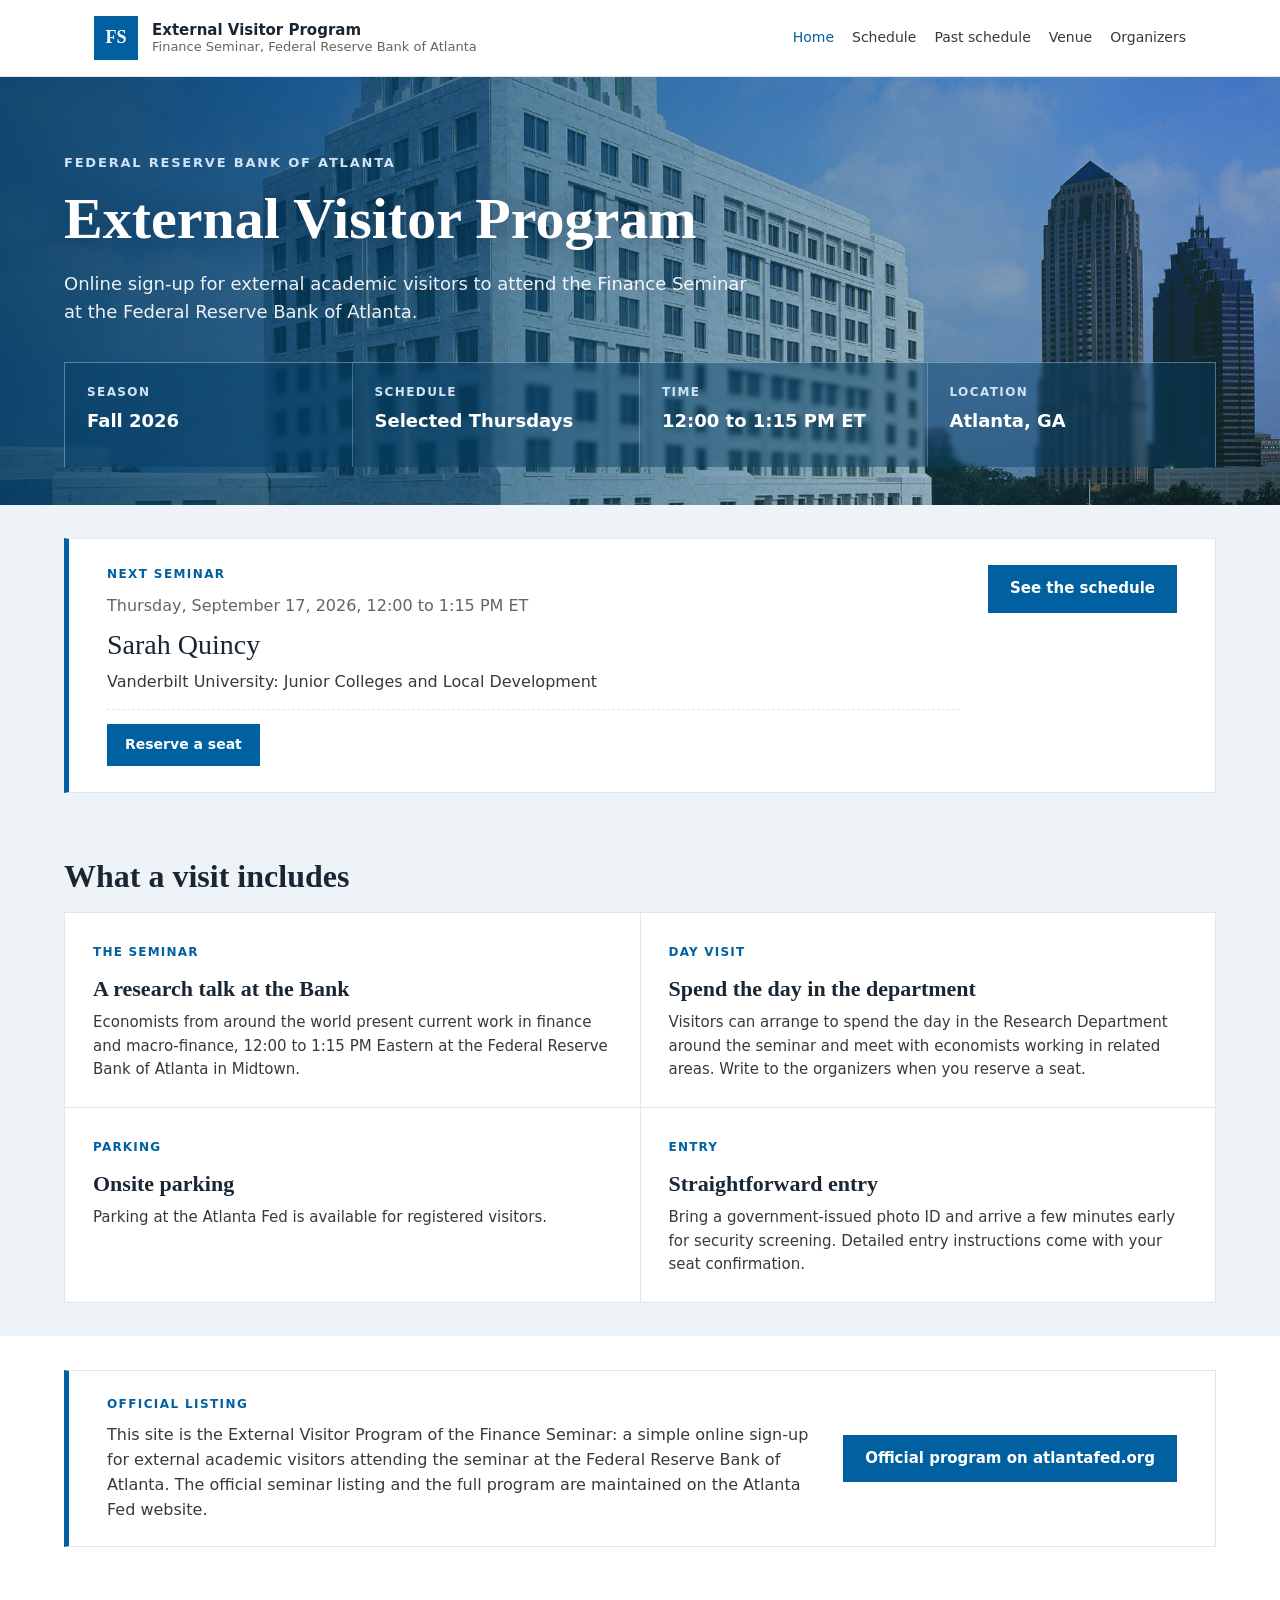
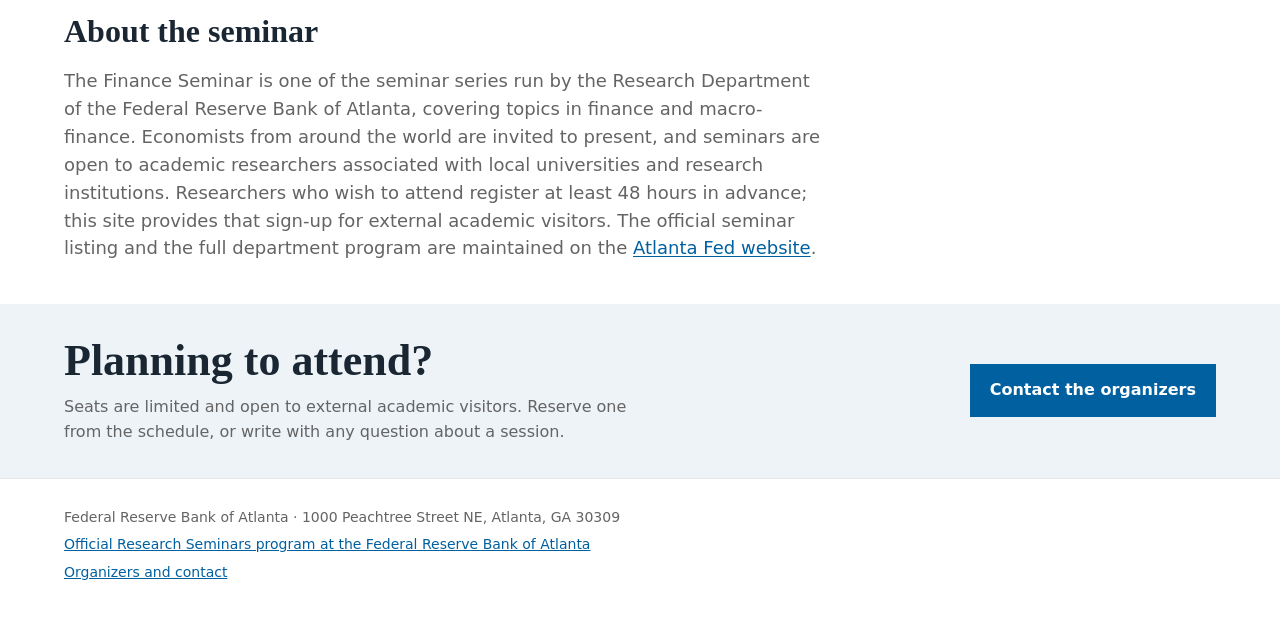
==== index.html @ dcdc30a5 "State the sign-up deadline as 48 hours, matching what the backend enforces Co-Authored-By: Claude Fa" ====
<!DOCTYPE html>
<html lang="en">
<head>
  <meta charset="UTF-8">
  <meta name="viewport" content="width=device-width, initial-scale=1.0">
  <title>External Visitor Program | Finance Seminar, Federal Reserve Bank of Atlanta</title>
  <meta name="description" content="External Visitor Program of the Finance Seminar at the Federal Reserve Bank of Atlanta: online seat reservation for external academic visitors. The official program is on the Atlanta Fed website.">
  <link rel="canonical" href="https://atlanta-finance-seminar.com/">
  <link rel="icon" href="img/favicon.svg">
  <link rel="stylesheet" href="css/style.css">
  <meta property="og:type" content="website">
  <meta property="og:site_name" content="Finance Seminar">
  <meta property="og:title" content="External Visitor Program | Finance Seminar, Federal Reserve Bank of Atlanta">
  <meta property="og:description" content="External Visitor Program of the Finance Seminar at the Federal Reserve Bank of Atlanta: online seat reservation for external academic visitors. The official program is on the Atlanta Fed website.">
  <meta property="og:url" content="https://atlanta-finance-seminar.com/">
  <meta property="og:image" content="https://atlanta-finance-seminar.com/img/og-card.png">
  <meta property="og:image:width" content="1200">
  <meta property="og:image:height" content="630">
  <meta name="twitter:card" content="summary_large_image">
  <meta name="twitter:image" content="https://atlanta-finance-seminar.com/img/og-card.png">
  <script type="application/ld+json">
{"@context":"https://schema.org","@graph":[{"@type":"WebSite","@id":"https://atlanta-finance-seminar.com/#website","url":"https://atlanta-finance-seminar.com/","name":"Finance Seminar External Visitor Program","inLanguage":"en"},{"@type":"EventSeries","@id":"https://atlanta-finance-seminar.com/#series","name":"Finance Seminar","url":"https://atlanta-finance-seminar.com/","organizer":{"@id":"https://atlanta-finance-seminar.com/#organizer"},"location":{"@type":"Place","name":"Federal Reserve Bank of Atlanta","address":{"@type":"PostalAddress","streetAddress":"1000 Peachtree Street NE","addressLocality":"Atlanta","addressRegion":"GA","postalCode":"30309","addressCountry":"US"}}},{"@type":"Person","@id":"https://atlanta-finance-seminar.com/#organizer","name":"Adrien Matray","jobTitle":"Research Economist and Associate Policy Advisor","worksFor":{"@type":"Organization","name":"Federal Reserve Bank of Atlanta","url":"https://www.atlantafed.org/"},"url":"https://sites.google.com/view/adrienmatray/home","sameAs":["https://sites.google.com/view/adrienmatray/home","https://www.atlantafed.org/research/economists/matray-adrien","https://www.linkedin.com/in/adrien-matray-879a7b4/","https://scholar.google.com/citations?user=rBuS2L4AAAAJ","https://cepr.org/about/people/adrien-matray","https://www.nber.org/people/adrien_matray"]}]}
  </script>
  <script>window.SEMINAR_API="https://script.google.com/macros/s/AKfycbwTzj4Plj9s0oKsKv9V8wgAxw84MdgFVLCkh0A4tVR70f9vAIKwb1Bcb6DL9cf0a3ZB/exec";window.SEMINAR_RESERVE_URL="https://script.google.com/macros/s/AKfycbwTzj4Plj9s0oKsKv9V8wgAxw84MdgFVLCkh0A4tVR70f9vAIKwb1Bcb6DL9cf0a3ZB/exec";</script>
</head>
<body>
<header class="site-header"><div class="header-inner"><a class="brand" href="index.html"><span class="brand-mark">FS</span><span class="brand-text"><strong>External Visitor Program</strong>Finance Seminar, Federal Reserve Bank of Atlanta</span></a><nav aria-label="Main navigation"><a href="index.html" class="active">Home</a><a href="schedule.html">Schedule</a><a href="past.html">Past schedule</a><a href="venue.html">Venue</a><a href="organizers.html">Organizers</a></nav></div></header>
<main>
<section class="hero"><div class="hero-inner"><p class="eyebrow">Federal Reserve Bank of Atlanta</p><h1>External Visitor Program</h1><p class="hero-copy">Online sign-up for external academic visitors to attend the Finance Seminar at the Federal Reserve Bank of Atlanta.</p><div class="hero-meta"><div class="meta-item"><span>Season</span><strong>Fall 2026</strong></div><div class="meta-item"><span>Schedule</span><strong>Selected Thursdays</strong></div><div class="meta-item"><span>Time</span><strong>12:00 to 1:15 PM ET</strong></div><div class="meta-item"><span>Location</span><strong>Atlanta, GA</strong></div></div></div></section><section class="section band-tint"><div class="section-inner"><div class="next-up next-up-signup"><div><p class="label">Next seminar</p><p class="next-date">Thursday, September 17, 2026, 12:00 to 1:15 PM ET</p><p class="next-speaker">Sarah Quincy</p><p class="next-paper">Vanderbilt University: Junior Colleges and Local Development</p><div class="signup" data-seminar-date="2026-09-17" data-speaker="Sarah Quincy"><a class="btn reserve-btn" href="https://script.google.com/macros/s/AKfycbwTzj4Plj9s0oKsKv9V8wgAxw84MdgFVLCkh0A4tVR70f9vAIKwb1Bcb6DL9cf0a3ZB/exec" target="_blank" rel="noopener">Reserve a seat</a></div></div><a class="btn" href="schedule.html">See the schedule</a></div></div></section><section class="section band-soft"><div class="section-inner"><h2>What a visit includes</h2><div class="visit-grid"><div class="visit-card"><span>The seminar</span><strong>A research talk at the Bank</strong><p>Economists from around the world present current work in finance and macro-finance, 12:00 to 1:15 PM Eastern at the Federal Reserve Bank of Atlanta in Midtown.</p></div><div class="visit-card"><span>Day visit</span><strong>Spend the day in the department</strong><p>Visitors can arrange to spend the day in the Research Department around the seminar and meet with economists working in related areas. Write to the organizers when you reserve a seat.</p></div><div class="visit-card"><span>Parking</span><strong>Onsite parking</strong><p>Parking at the Atlanta Fed is available for registered visitors.</p></div><div class="visit-card"><span>Entry</span><strong>Straightforward entry</strong><p>Bring a government-issued photo ID and arrive a few minutes early for security screening. Detailed entry instructions come with your seat confirmation.</p></div></div></div></section><section class="section"><div class="section-inner"><div class="official-note"><div><p class="label">Official listing</p><p>This site is the External Visitor Program of the Finance Seminar: a simple online sign-up for external academic visitors attending the seminar at the Federal Reserve Bank of Atlanta. The official seminar listing and the full program are maintained on the Atlanta Fed website.</p></div><a class="btn" href="https://www.atlantafed.org/news-and-events/events/research-seminars" target="_blank" rel="noopener">Official program on atlantafed.org</a></div></div></section><section class="section"><div class="section-inner"><h2>About the seminar</h2><p class="lead">The Finance Seminar is one of the seminar series run by the Research Department of the Federal Reserve Bank of Atlanta, covering topics in finance and macro-finance. Economists from around the world are invited to present, and seminars are open to academic researchers associated with local universities and research institutions. Researchers who wish to attend register at least 48 hours in advance; this site provides that sign-up for external academic visitors. The official seminar listing and the full department program are maintained on the <a href="https://www.atlantafed.org/news-and-events/events/research-seminars" target="_blank" rel="noopener">Atlanta Fed website</a>.</p></div></section><section class="section contact-band"><div class="section-inner"><div><h2>Planning to attend?</h2><p>Seats are limited and open to external academic visitors. Reserve one from the schedule, or write with any question about a session.</p></div><a class="contact-link" href="organizers.html">Contact the organizers</a></div></section>
</main>
<footer class="site-footer"><div class="footer-inner"><p>Federal Reserve Bank of Atlanta &middot; 1000 Peachtree Street NE, Atlanta, GA 30309</p><p><a href="https://www.atlantafed.org/news-and-events/events/research-seminars" target="_blank" rel="noopener">Official Research Seminars program at the Federal Reserve Bank of Atlanta</a></p><p><a href="organizers.html">Organizers and contact</a></p></div></footer>
<script src="js/signup.js"></script>
</body>
</html>
---- css/style.css ----
/* Finance Seminar - Atlanta Fed palette (atlantafed.org primary #0060a0),
   light theme, IP-style layout. */

:root {
  --ink: #1a2733;
  --body: #343a40;
  --muted: #646464;
  --blue: #0060a0;
  --blue-dark: #004878;
  --blue-tint: #eef3f8;
  --blue-soft: #e3edf6;
  --paper: #ffffff;
  --line: #e2e6eb;
  --white: #ffffff;

  --serif: Georgia, "Times New Roman", serif;
  --sans: "Avenir Next", "Segoe UI", system-ui, -apple-system, sans-serif;
  --maxw: 1180px;
}

* { box-sizing: border-box; }
html { scroll-behavior: smooth; -webkit-text-size-adjust: 100%; }
body {
  margin: 0;
  color: var(--body);
  background: var(--paper);
  font-family: var(--sans);
  line-height: 1.55;
}
a { color: inherit; }

/* ---------- Header ---------- */
.site-header {
  position: sticky; top: 0; z-index: 20;
  background: rgba(255, 255, 255, 0.92);
  border-bottom: 1px solid var(--line);
  backdrop-filter: blur(18px);
}
.header-inner {
  width: min(var(--maxw), 100%);
  margin: 0 auto;
  display: flex; align-items: center; justify-content: space-between; gap: 24px;
  min-height: 72px; padding: 16px clamp(20px, 5vw, 44px);
}
.brand { display: flex; align-items: center; gap: 14px; text-decoration: none; }
.brand-mark {
  display: grid; place-items: center; width: 44px; height: 44px;
  color: var(--white); background: var(--blue);
  font-family: var(--serif); font-size: 18px; font-weight: 700;
}
.brand-text { display: flex; flex-direction: column; font-size: 13px; line-height: 1.2; color: var(--muted); }
.brand-text strong { color: var(--ink); font-size: 15px; font-weight: 600; }
.site-header nav { display: flex; flex-wrap: wrap; justify-content: flex-end; gap: 18px; font-size: 14px; font-weight: 500; }
.site-header nav a { text-decoration: none; color: var(--body); }
.site-header nav a:hover { color: var(--blue); }
.site-header nav a.active { color: var(--blue); }

/* ---------- Hero ---------- */
.hero {
  position: relative; color: var(--white); isolation: isolate;
  display: grid; align-items: end; min-height: 340px;
  padding: clamp(44px, 6vw, 76px) clamp(20px, 5vw, 72px) clamp(26px, 3vw, 38px);
  background-image:
    linear-gradient(90deg, rgba(0, 60, 100, 0.86) 0%, rgba(0, 72, 120, 0.62) 42%, rgba(0, 96, 160, 0.18) 100%),
    url("../img/fed-building.jpg");
  background-size: cover;
  background-position: center 38%;
}
.hero-inner { position: relative; z-index: 1; width: min(var(--maxw), 100%); margin: 0 auto; }
.eyebrow {
  margin: 0 0 16px; color: #cfe3f5;
  font-size: 13px; font-weight: 600; letter-spacing: 1.8px; text-transform: uppercase;
}
.hero h1 {
  max-width: 900px; margin: 0;
  font-family: var(--serif); font-weight: 700;
  font-size: clamp(34px, 5vw, 58px); line-height: 1.02;
  text-shadow: 0 1px 24px rgba(0, 30, 55, 0.35);
}
.hero-copy {
  max-width: 700px; margin: 22px 0 36px;
  color: rgba(255, 255, 255, 0.92); font-size: clamp(15px, 1.5vw, 18px);
}
.hero-meta {
  display: grid; grid-template-columns: repeat(4, minmax(130px, 1fr));
  border: 1px solid rgba(255, 255, 255, 0.32); border-bottom: 0;
  background: rgba(0, 60, 100, 0.42); backdrop-filter: blur(2px);
}
.meta-item { min-height: 104px; padding: 20px 22px; border-right: 1px solid rgba(255, 255, 255, 0.24); }
.meta-item:last-child { border-right: 0; }
.meta-item span { display: block; margin-bottom: 8px; color: #cfe3f5; font-size: 12px; font-weight: 600; letter-spacing: 1.4px; text-transform: uppercase; }
.meta-item strong { display: block; font-size: 18px; line-height: 1.25; }

/* ---------- Sections ---------- */
main { overflow: hidden; }
.section { padding: clamp(22px, 2.6vw, 36px) clamp(20px, 5vw, 72px); }
.section-inner { width: min(var(--maxw), 100%); margin: 0 auto; }
.section h1 { font-family: var(--serif); font-size: clamp(30px, 3.4vw, 42px); line-height: 1.05; margin: 0 0 10px; color: var(--ink); }
.section h2 { font-family: var(--serif); font-size: clamp(24px, 2.6vw, 32px); line-height: 1.1; margin: 0 0 18px; color: var(--ink); }
.lead { max-width: 760px; color: var(--muted); font-size: clamp(15px, 1.5vw, 18px); margin: 0 0 8px; }
.band-soft { background: var(--blue-tint); }
.band-tint { background: var(--blue-tint); }

p { margin: 0 0 1em; }
main a:not(.btn):not(.page-link):not(.contact-link) { color: var(--blue); text-decoration: underline; text-underline-offset: 2px; }
.address-card a { color: #cfe3f5; }
a:focus-visible { outline: 2px solid var(--blue); outline-offset: 2px; }

.btn {
  display: inline-block; background: var(--blue); color: var(--white);
  padding: 12px 22px; font-weight: 600; font-size: 15px; text-decoration: none;
  border: 0; cursor: pointer;
}
.btn:hover { background: var(--blue-dark); color: var(--white); }

/* ---------- Next seminar feature ---------- */
.next-up {
  display: grid; grid-template-columns: minmax(0,1fr) auto; gap: 28px; align-items: center;
  padding: 26px clamp(22px, 3vw, 38px);
  background: var(--white); border: 1px solid var(--line); border-left: 5px solid var(--blue);
}
/* Homepage variant carrying the reservation form: the card grows tall, so the
   schedule link sits at the top rather than centred against it. */
.next-up-signup { align-items: start; }
.next-up .label { color: var(--blue); font-size: 12px; font-weight: 600; letter-spacing: 1.4px; text-transform: uppercase; margin: 0 0 10px; }
.next-up .next-date { margin: 0 0 4px; color: var(--muted); }
.next-up .next-speaker { font-family: var(--serif); font-size: clamp(20px, 2.4vw, 28px); margin: 0 0 4px; color: var(--ink); }
.next-up .next-paper { margin: 0; color: var(--body); }

/* ---------- Official-program notice ---------- */
.official-note {
  display: grid; grid-template-columns: minmax(0,1fr) auto; gap: 28px; align-items: center;
  padding: 24px clamp(22px, 3vw, 38px);
  background: var(--white); border: 1px solid var(--line); border-left: 5px solid var(--blue);
}
.official-note .label { color: var(--blue); font-size: 12px; font-weight: 600; letter-spacing: 1.4px; text-transform: uppercase; margin: 0 0 10px; }
.official-note p { margin: 0; color: var(--body); max-width: 780px; }
@media (max-width: 760px) { .official-note { grid-template-columns: 1fr; } }

/* ---------- Schedule ---------- */
.schedule { display: grid; gap: 1px; background: var(--line); border: 1px solid var(--line); }
.seminar { display: grid; grid-template-columns: 210px minmax(0, 1fr); background: var(--white); }
.seminar-when { padding: 24px; border-right: 1px solid var(--line); background: var(--blue-tint); }
.seminar-when .d { font-family: var(--serif); font-size: 18px; font-weight: 700; color: var(--ink); }
.seminar-when .t { display: block; margin-top: 6px; font-size: 13px; font-weight: 650; color: var(--muted); }
.seminar-body { padding: 22px 26px; }
.seminar-speaker { font-family: var(--serif); font-size: clamp(19px, 2vw, 23px); font-weight: 700; margin: 0 0 4px; color: var(--ink); }
.seminar-affil { margin: 0 0 10px; color: var(--blue); font-weight: 400; font-size: 15px; }
.seminar-paper { margin: 0 0 4px; color: var(--ink); font-weight: 600; }
.seminar-tbd .seminar-speaker { color: var(--muted); font-style: italic; }

/* Abstract toggle */
.seminar-abstract-toggle {
  display: inline-block;
  margin-top: 8px;
  font-size: 13px;
  font-weight: 400;
  color: var(--muted);
  cursor: pointer;
  text-decoration: underline;
  text-underline-offset: 2px;
  transition: color 0.15s;
}
.seminar-abstract-toggle:hover,
.seminar-abstract-toggle:focus-visible { color: var(--blue); }
.seminar-abstract-text {
  display: none;
  margin-top: 12px;
  padding: 14px 16px;
  font-size: 14px;
  color: var(--body);
  line-height: 1.65;
  background: var(--blue-tint);
  border-left: 3px solid var(--blue);
}

/* Schedule notes: plain text on white, not a banner */
.schedule-notes { list-style: none; margin: 0 0 18px; padding: 0; display: grid; gap: 3px; }
.schedule-notes li { color: var(--muted); font-size: 15px; }
.schedule-notes li.note-key { color: var(--blue); font-weight: 700; }
/* Sits directly under the official-listing callout inside a shared section. */
.official-note + .schedule-notes { margin-top: 26px; }

/* Venue note */
.venue-note { margin-top: 36px; max-width: 760px; }

/* Signup widget */
.signup { margin-top: 14px; padding-top: 14px; border-top: 1px dashed var(--line); }
.reserve-btn { font-size: 14px; padding: 10px 18px; }
.seat-status { font-size: 14px; font-weight: 700; margin: 0 0 8px; letter-spacing: 0.3px; }
.seat-status.open { color: var(--blue); }
.seat-status.full { color: var(--blue-dark); }
.seat-status.notyet { color: var(--muted); }
.seat-note { font-size: 14px; margin: 0; }
.signup form { display: grid; gap: 10px; max-width: 380px; margin-top: 10px; }
.signup label { font-size: 13px; color: var(--muted); display: grid; gap: 4px; font-weight: 650; }
.signup input[type="text"], .signup input[type="email"], .signup input[type="tel"] {
  font: inherit; font-size: 16px; padding: 9px 11px; border: 1px solid var(--line); background: var(--white); color: var(--ink);
}
.signup input:focus-visible { outline: 2px solid var(--blue); outline-offset: 1px; }
.hp { position: absolute; left: -9999px; width: 1px; height: 1px; overflow: hidden; }
.signup .msg { font-size: 14px; margin: 4px 0 0; }
.signup .msg.ok { color: var(--blue); font-weight: 700; }
.signup .msg.err { color: #b3261e; }
.consent { font-size: 12px; color: var(--muted); margin: 0; }

/* ---------- Speakers ---------- */
.people { display: grid; grid-template-columns: repeat(2, minmax(0,1fr)); gap: 1px; background: var(--line); border: 1px solid var(--line); }
.person { background: var(--white); padding: 24px 26px; }
.person-name { font-family: var(--serif); font-size: 21px; font-weight: 700; margin: 0 0 3px; color: var(--ink); }
.person-name a { text-decoration: none; }
.person-name a:hover { text-decoration: underline; }
.email-btn { font-size: 14px; padding: 9px 16px; }
.person-affil { color: var(--blue); font-weight: 700; font-size: 14px; margin: 0 0 10px; }
.person-paper { margin: 0; color: var(--muted); font-size: 15px; }
.person-date { display: block; margin-top: 8px; font-size: 12px; font-weight: 600; letter-spacing: 1px; text-transform: uppercase; color: var(--muted); }
.person-bio { margin: 0 0 12px; color: var(--body); font-size: 15px; }
.person-contact { margin: 0; font-size: 15px; }

/* ---------- Venue ---------- */
.venue-grid { display: grid; grid-template-columns: minmax(0,1fr) minmax(280px,0.8fr); gap: clamp(28px,4vw,56px); align-items: start; }
.address-card { background: var(--blue); color: var(--white); padding: 28px; }
.address-card h3 { margin: 0 0 12px; font-size: 12px; letter-spacing: 1.5px; text-transform: uppercase; color: #cfe3f5; }
.address-card p { color: rgba(255,255,255,0.94); }
.map { border: 1px solid var(--line); overflow: hidden; }
.map iframe { width: 100%; height: 420px; border: 0; display: block; }

/* ---------- page-links band ---------- */
.page-links { display: grid; grid-template-columns: repeat(3, minmax(0,1fr)); gap: 1px; background: var(--line); border: 1px solid var(--line); }
.page-link { display: block; min-height: 168px; padding: 28px; background: var(--white); text-decoration: none; }
.page-link span { color: var(--blue); font-size: 12px; font-weight: 500; letter-spacing: 1.2px; text-transform: uppercase; }
.page-link strong { display: block; margin-top: 14px; font-family: var(--serif); font-size: 26px; line-height: 1.1; color: var(--ink); }
.page-link p { margin: 12px 0 0; color: var(--muted); font-size: 15px; }
.page-link:hover { background: var(--blue-tint); }
.page-link:hover strong { color: var(--blue); }

/* ---------- contact band ---------- */
.contact-band { background: var(--blue-tint); }
.contact-band .section-inner { display: flex; align-items: center; justify-content: space-between; gap: 28px; flex-wrap: wrap; }
.contact-band h2 { margin: 0; font-family: var(--serif); font-size: clamp(28px, 4vw, 44px); color: var(--ink); }
.contact-band p { max-width: 600px; margin: 10px 0 0; color: var(--muted); }
.contact-link { flex: 0 0 auto; padding: 14px 20px; color: var(--white); background: var(--blue); font-weight: 600; text-decoration: none; }
.contact-link:hover { background: var(--blue-dark); }

/* ---------- footer ---------- */
.site-footer { padding: 28px clamp(20px, 5vw, 72px); color: var(--muted); background: var(--white); border-top: 1px solid var(--line); font-size: 14px; }
.footer-inner { width: min(var(--maxw), 100%); margin: 0 auto; }
.footer-inner p { margin: 0 0 0.4em; }
.footer-inner a { color: var(--blue); }

/* ---------- responsive ---------- */
@media (max-width: 860px) {
  .site-header { position: static; }
  .header-inner { flex-direction: column; align-items: flex-start; }
  .site-header nav { justify-content: flex-start; }
  .hero { min-height: auto; }
  .hero-meta, .people, .page-links, .venue-grid, .next-up, .contact-band .section-inner { grid-template-columns: 1fr; }
  .meta-item { border-right: 0; border-bottom: 1px solid rgba(255,255,255,0.24); min-height: auto; }
  .seminar { grid-template-columns: 1fr; }
  .seminar-when { border-right: 0; border-bottom: 1px solid var(--line); }
}

/* ---------- visit grid (homepage draw cards) ---------- */
.visit-grid { display: grid; grid-template-columns: repeat(2, minmax(0,1fr)); gap: 1px; background: var(--line); border: 1px solid var(--line); margin-top: 18px; }
.visit-card { padding: 26px 28px; background: var(--white); }
.visit-card span { color: var(--blue); font-size: 12px; font-weight: 600; letter-spacing: 1.2px; text-transform: uppercase; }
.visit-card strong { display: block; margin-top: 12px; font-family: var(--serif); font-size: 22px; line-height: 1.15; color: var(--ink); font-weight: 600; }
.visit-card p { margin: 10px 0 0; color: var(--body); font-size: 15px; }
@media (max-width: 860px) { .visit-grid { grid-template-columns: 1fr; } }
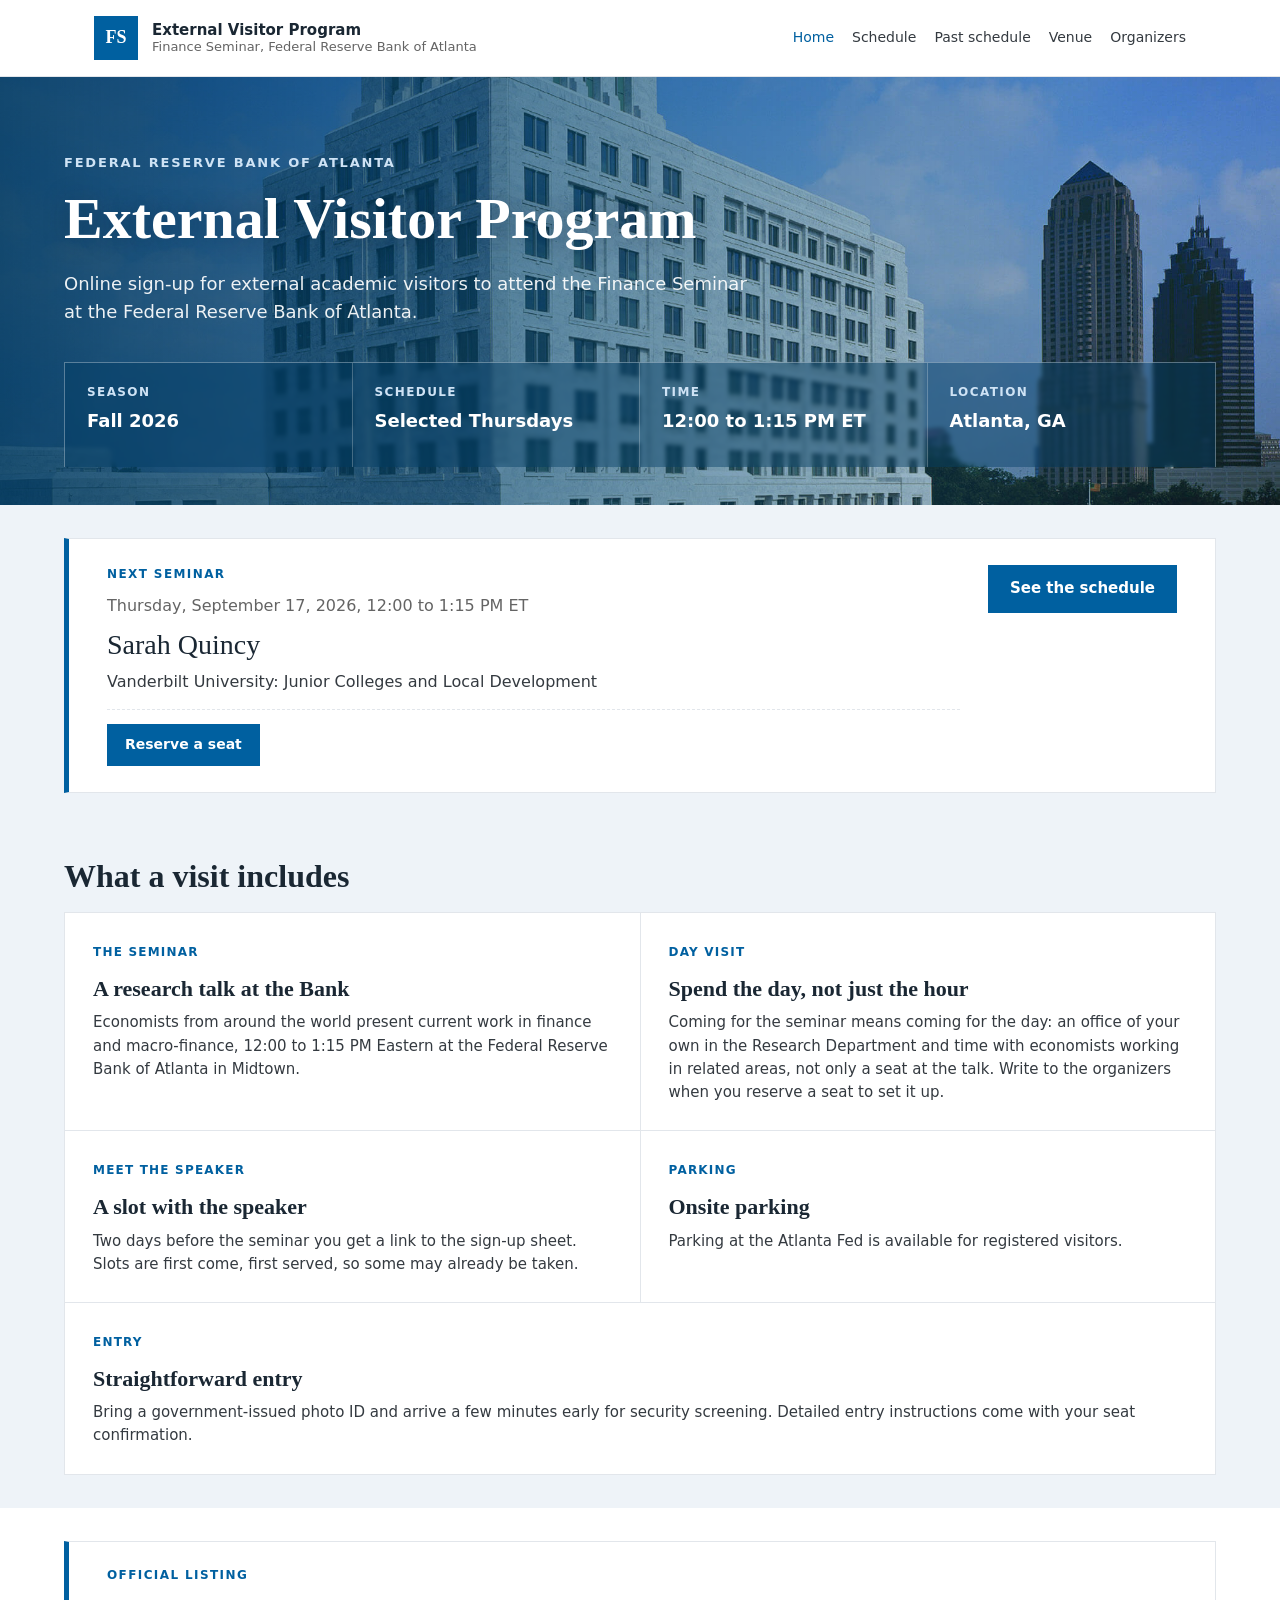
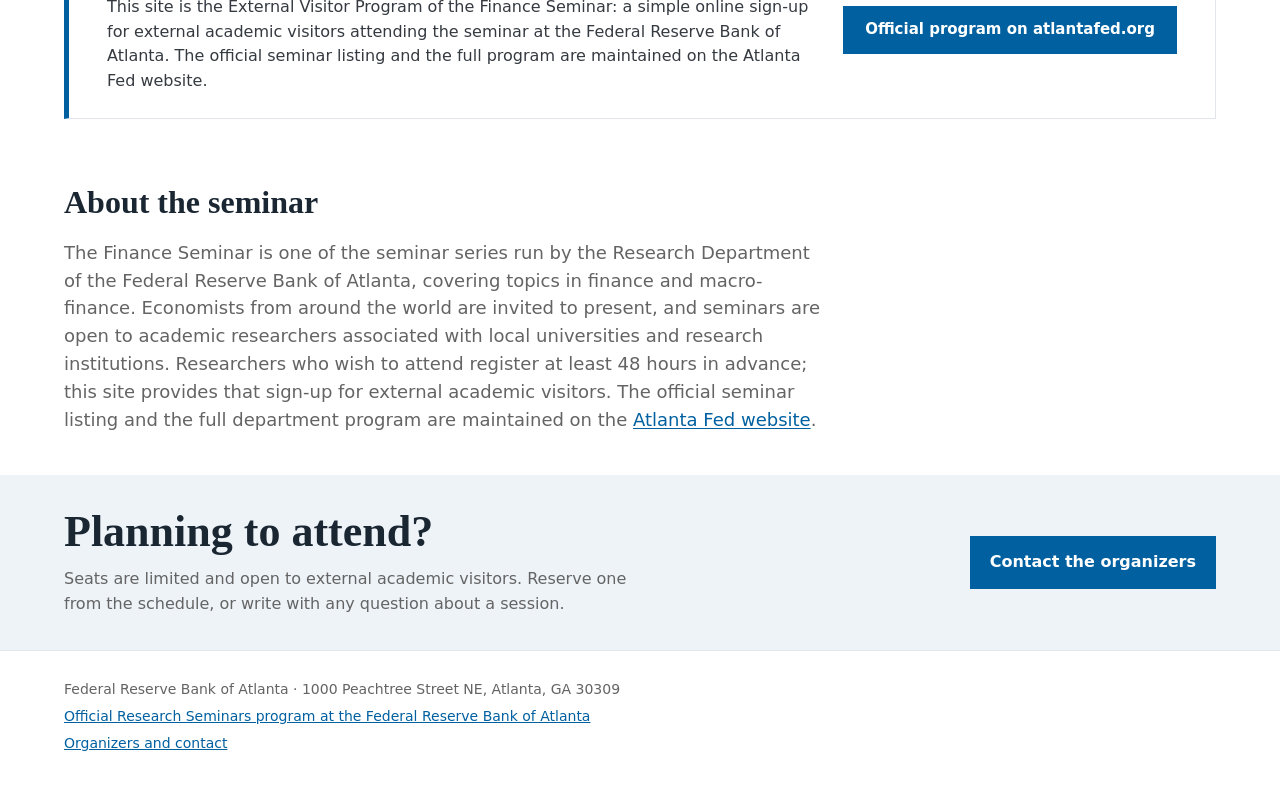
==== commit a54915b2: "Frame the visit as a full day with an office; add the speaker sign-up card Co-Authored-By: Claude Fa" ====
--- a/index.html
+++ b/index.html
@@ -26,7 +26,7 @@
 <body>
 <header class="site-header"><div class="header-inner"><a class="brand" href="index.html"><span class="brand-mark">FS</span><span class="brand-text"><strong>External Visitor Program</strong>Finance Seminar, Federal Reserve Bank of Atlanta</span></a><nav aria-label="Main navigation"><a href="index.html" class="active">Home</a><a href="schedule.html">Schedule</a><a href="past.html">Past schedule</a><a href="venue.html">Venue</a><a href="organizers.html">Organizers</a></nav></div></header>
 <main>
-<section class="hero"><div class="hero-inner"><p class="eyebrow">Federal Reserve Bank of Atlanta</p><h1>External Visitor Program</h1><p class="hero-copy">Online sign-up for external academic visitors to attend the Finance Seminar at the Federal Reserve Bank of Atlanta.</p><div class="hero-meta"><div class="meta-item"><span>Season</span><strong>Fall 2026</strong></div><div class="meta-item"><span>Schedule</span><strong>Selected Thursdays</strong></div><div class="meta-item"><span>Time</span><strong>12:00 to 1:15 PM ET</strong></div><div class="meta-item"><span>Location</span><strong>Atlanta, GA</strong></div></div></div></section><section class="section band-tint"><div class="section-inner"><div class="next-up next-up-signup"><div><p class="label">Next seminar</p><p class="next-date">Thursday, September 17, 2026, 12:00 to 1:15 PM ET</p><p class="next-speaker">Sarah Quincy</p><p class="next-paper">Vanderbilt University: Junior Colleges and Local Development</p><div class="signup" data-seminar-date="2026-09-17" data-speaker="Sarah Quincy"><a class="btn reserve-btn" href="https://script.google.com/macros/s/AKfycbwTzj4Plj9s0oKsKv9V8wgAxw84MdgFVLCkh0A4tVR70f9vAIKwb1Bcb6DL9cf0a3ZB/exec" target="_blank" rel="noopener">Reserve a seat</a></div></div><a class="btn" href="schedule.html">See the schedule</a></div></div></section><section class="section band-soft"><div class="section-inner"><h2>What a visit includes</h2><div class="visit-grid"><div class="visit-card"><span>The seminar</span><strong>A research talk at the Bank</strong><p>Economists from around the world present current work in finance and macro-finance, 12:00 to 1:15 PM Eastern at the Federal Reserve Bank of Atlanta in Midtown.</p></div><div class="visit-card"><span>Day visit</span><strong>Spend the day in the department</strong><p>Visitors can arrange to spend the day in the Research Department around the seminar and meet with economists working in related areas. Write to the organizers when you reserve a seat.</p></div><div class="visit-card"><span>Parking</span><strong>Onsite parking</strong><p>Parking at the Atlanta Fed is available for registered visitors.</p></div><div class="visit-card"><span>Entry</span><strong>Straightforward entry</strong><p>Bring a government-issued photo ID and arrive a few minutes early for security screening. Detailed entry instructions come with your seat confirmation.</p></div></div></div></section><section class="section"><div class="section-inner"><div class="official-note"><div><p class="label">Official listing</p><p>This site is the External Visitor Program of the Finance Seminar: a simple online sign-up for external academic visitors attending the seminar at the Federal Reserve Bank of Atlanta. The official seminar listing and the full program are maintained on the Atlanta Fed website.</p></div><a class="btn" href="https://www.atlantafed.org/news-and-events/events/research-seminars" target="_blank" rel="noopener">Official program on atlantafed.org</a></div></div></section><section class="section"><div class="section-inner"><h2>About the seminar</h2><p class="lead">The Finance Seminar is one of the seminar series run by the Research Department of the Federal Reserve Bank of Atlanta, covering topics in finance and macro-finance. Economists from around the world are invited to present, and seminars are open to academic researchers associated with local universities and research institutions. Researchers who wish to attend register at least 48 hours in advance; this site provides that sign-up for external academic visitors. The official seminar listing and the full department program are maintained on the <a href="https://www.atlantafed.org/news-and-events/events/research-seminars" target="_blank" rel="noopener">Atlanta Fed website</a>.</p></div></section><section class="section contact-band"><div class="section-inner"><div><h2>Planning to attend?</h2><p>Seats are limited and open to external academic visitors. Reserve one from the schedule, or write with any question about a session.</p></div><a class="contact-link" href="organizers.html">Contact the organizers</a></div></section>
+<section class="hero"><div class="hero-inner"><p class="eyebrow">Federal Reserve Bank of Atlanta</p><h1>External Visitor Program</h1><p class="hero-copy">Online sign-up for external academic visitors to attend the Finance Seminar at the Federal Reserve Bank of Atlanta.</p><div class="hero-meta"><div class="meta-item"><span>Season</span><strong>Fall 2026</strong></div><div class="meta-item"><span>Schedule</span><strong>Selected Thursdays</strong></div><div class="meta-item"><span>Time</span><strong>12:00 to 1:15 PM ET</strong></div><div class="meta-item"><span>Location</span><strong>Atlanta, GA</strong></div></div></div></section><section class="section band-tint"><div class="section-inner"><div class="next-up next-up-signup"><div><p class="label">Next seminar</p><p class="next-date">Thursday, September 17, 2026, 12:00 to 1:15 PM ET</p><p class="next-speaker">Sarah Quincy</p><p class="next-paper">Vanderbilt University: Junior Colleges and Local Development</p><div class="signup" data-seminar-date="2026-09-17" data-speaker="Sarah Quincy"><a class="btn reserve-btn" href="https://script.google.com/macros/s/AKfycbwTzj4Plj9s0oKsKv9V8wgAxw84MdgFVLCkh0A4tVR70f9vAIKwb1Bcb6DL9cf0a3ZB/exec" target="_blank" rel="noopener">Reserve a seat</a></div></div><a class="btn" href="schedule.html">See the schedule</a></div></div></section><section class="section band-soft"><div class="section-inner"><h2>What a visit includes</h2><div class="visit-grid"><div class="visit-card"><span>The seminar</span><strong>A research talk at the Bank</strong><p>Economists from around the world present current work in finance and macro-finance, 12:00 to 1:15 PM Eastern at the Federal Reserve Bank of Atlanta in Midtown.</p></div><div class="visit-card"><span>Day visit</span><strong>Spend the day, not just the hour</strong><p>Coming for the seminar means coming for the day: an office of your own in the Research Department and time with economists working in related areas, not only a seat at the talk. Write to the organizers when you reserve a seat to set it up.</p></div><div class="visit-card"><span>Meet the speaker</span><strong>A slot with the speaker</strong><p>Two days before the seminar you get a link to the sign-up sheet. Slots are first come, first served, so some may already be taken.</p></div><div class="visit-card"><span>Parking</span><strong>Onsite parking</strong><p>Parking at the Atlanta Fed is available for registered visitors.</p></div><div class="visit-card"><span>Entry</span><strong>Straightforward entry</strong><p>Bring a government-issued photo ID and arrive a few minutes early for security screening. Detailed entry instructions come with your seat confirmation.</p></div></div></div></section><section class="section"><div class="section-inner"><div class="official-note"><div><p class="label">Official listing</p><p>This site is the External Visitor Program of the Finance Seminar: a simple online sign-up for external academic visitors attending the seminar at the Federal Reserve Bank of Atlanta. The official seminar listing and the full program are maintained on the Atlanta Fed website.</p></div><a class="btn" href="https://www.atlantafed.org/news-and-events/events/research-seminars" target="_blank" rel="noopener">Official program on atlantafed.org</a></div></div></section><section class="section"><div class="section-inner"><h2>About the seminar</h2><p class="lead">The Finance Seminar is one of the seminar series run by the Research Department of the Federal Reserve Bank of Atlanta, covering topics in finance and macro-finance. Economists from around the world are invited to present, and seminars are open to academic researchers associated with local universities and research institutions. Researchers who wish to attend register at least 48 hours in advance; this site provides that sign-up for external academic visitors. The official seminar listing and the full department program are maintained on the <a href="https://www.atlantafed.org/news-and-events/events/research-seminars" target="_blank" rel="noopener">Atlanta Fed website</a>.</p></div></section><section class="section contact-band"><div class="section-inner"><div><h2>Planning to attend?</h2><p>Seats are limited and open to external academic visitors. Reserve one from the schedule, or write with any question about a session.</p></div><a class="contact-link" href="organizers.html">Contact the organizers</a></div></section>
 </main>
 <footer class="site-footer"><div class="footer-inner"><p>Federal Reserve Bank of Atlanta &middot; 1000 Peachtree Street NE, Atlanta, GA 30309</p><p><a href="https://www.atlantafed.org/news-and-events/events/research-seminars" target="_blank" rel="noopener">Official Research Seminars program at the Federal Reserve Bank of Atlanta</a></p><p><a href="organizers.html">Organizers and contact</a></p></div></footer>
 <script src="js/signup.js"></script>
--- a/css/style.css
+++ b/css/style.css
@@ -263,6 +263,9 @@
 /* ---------- visit grid (homepage draw cards) ---------- */
 .visit-grid { display: grid; grid-template-columns: repeat(2, minmax(0,1fr)); gap: 1px; background: var(--line); border: 1px solid var(--line); margin-top: 18px; }
 .visit-card { padding: 26px 28px; background: var(--white); }
+/* An odd number of cards would leave a hole in the last row, so the final card
+   runs the full width instead. */
+.visit-card:last-child:nth-child(odd) { grid-column: 1 / -1; }
 .visit-card span { color: var(--blue); font-size: 12px; font-weight: 600; letter-spacing: 1.2px; text-transform: uppercase; }
 .visit-card strong { display: block; margin-top: 12px; font-family: var(--serif); font-size: 22px; line-height: 1.15; color: var(--ink); font-weight: 600; }
 .visit-card p { margin: 10px 0 0; color: var(--body); font-size: 15px; }
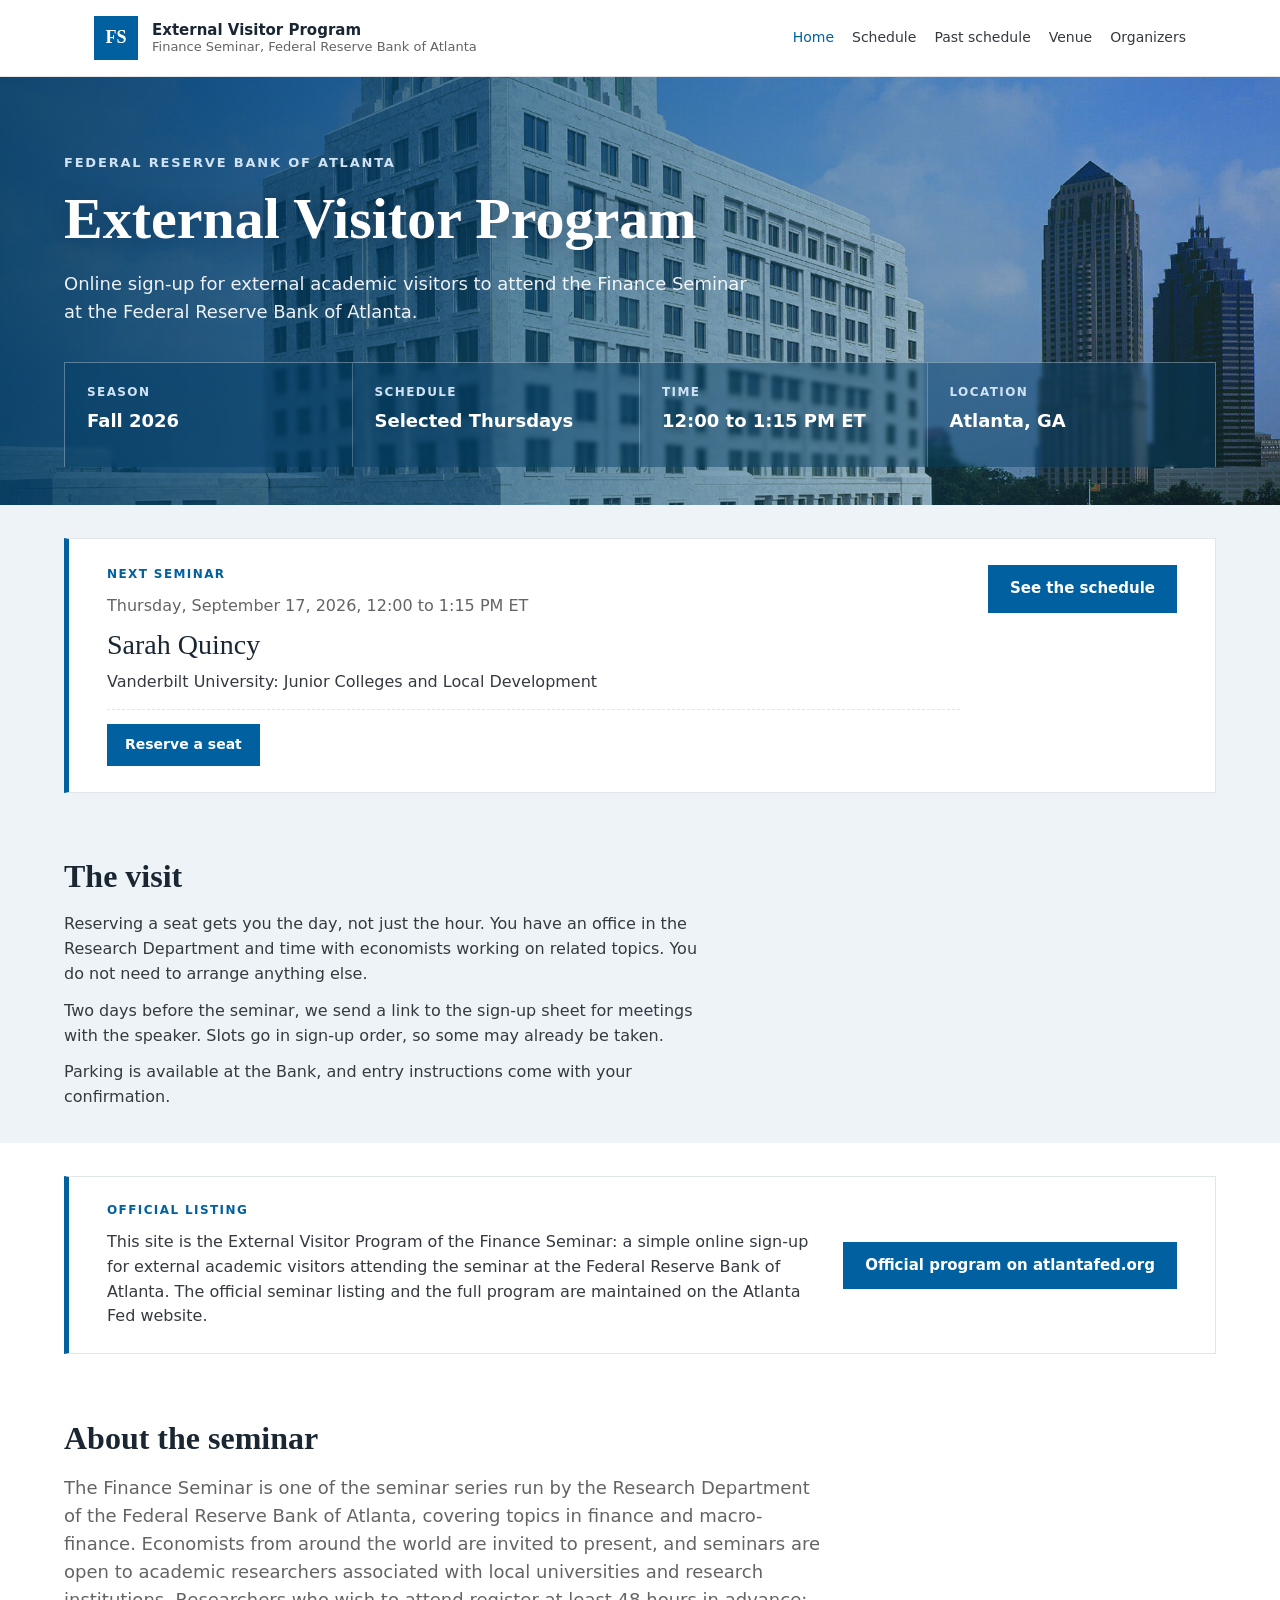
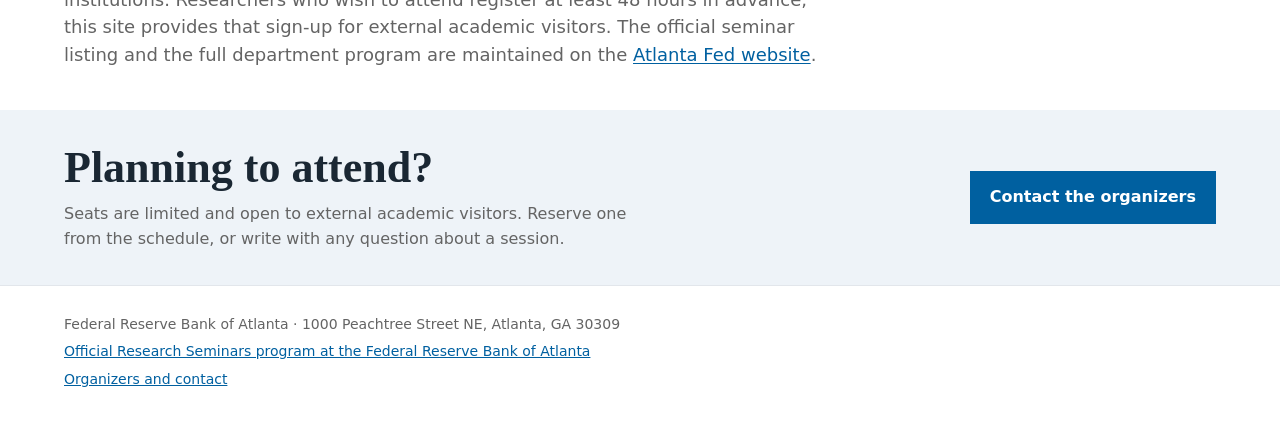
==== commit cf4cf509: "Replace the visit card grid with three sentences of prose Two of the five cards told an economist th" ====
--- a/index.html
+++ b/index.html
@@ -26,7 +26,7 @@
 <body>
 <header class="site-header"><div class="header-inner"><a class="brand" href="index.html"><span class="brand-mark">FS</span><span class="brand-text"><strong>External Visitor Program</strong>Finance Seminar, Federal Reserve Bank of Atlanta</span></a><nav aria-label="Main navigation"><a href="index.html" class="active">Home</a><a href="schedule.html">Schedule</a><a href="past.html">Past schedule</a><a href="venue.html">Venue</a><a href="organizers.html">Organizers</a></nav></div></header>
 <main>
-<section class="hero"><div class="hero-inner"><p class="eyebrow">Federal Reserve Bank of Atlanta</p><h1>External Visitor Program</h1><p class="hero-copy">Online sign-up for external academic visitors to attend the Finance Seminar at the Federal Reserve Bank of Atlanta.</p><div class="hero-meta"><div class="meta-item"><span>Season</span><strong>Fall 2026</strong></div><div class="meta-item"><span>Schedule</span><strong>Selected Thursdays</strong></div><div class="meta-item"><span>Time</span><strong>12:00 to 1:15 PM ET</strong></div><div class="meta-item"><span>Location</span><strong>Atlanta, GA</strong></div></div></div></section><section class="section band-tint"><div class="section-inner"><div class="next-up next-up-signup"><div><p class="label">Next seminar</p><p class="next-date">Thursday, September 17, 2026, 12:00 to 1:15 PM ET</p><p class="next-speaker">Sarah Quincy</p><p class="next-paper">Vanderbilt University: Junior Colleges and Local Development</p><div class="signup" data-seminar-date="2026-09-17" data-speaker="Sarah Quincy"><a class="btn reserve-btn" href="https://script.google.com/macros/s/AKfycbwTzj4Plj9s0oKsKv9V8wgAxw84MdgFVLCkh0A4tVR70f9vAIKwb1Bcb6DL9cf0a3ZB/exec" target="_blank" rel="noopener">Reserve a seat</a></div></div><a class="btn" href="schedule.html">See the schedule</a></div></div></section><section class="section band-soft"><div class="section-inner"><h2>What a visit includes</h2><div class="visit-grid"><div class="visit-card"><span>The seminar</span><strong>A research talk at the Bank</strong><p>Economists from around the world present current work in finance and macro-finance, 12:00 to 1:15 PM Eastern at the Federal Reserve Bank of Atlanta in Midtown.</p></div><div class="visit-card"><span>Day visit</span><strong>Spend the day, not just the hour</strong><p>Coming for the seminar means coming for the day: an office of your own in the Research Department and time with economists working in related areas, not only a seat at the talk. Write to the organizers when you reserve a seat to set it up.</p></div><div class="visit-card"><span>Meet the speaker</span><strong>A slot with the speaker</strong><p>Two days before the seminar you get a link to the sign-up sheet. Slots are first come, first served, so some may already be taken.</p></div><div class="visit-card"><span>Parking</span><strong>Onsite parking</strong><p>Parking at the Atlanta Fed is available for registered visitors.</p></div><div class="visit-card"><span>Entry</span><strong>Straightforward entry</strong><p>Bring a government-issued photo ID and arrive a few minutes early for security screening. Detailed entry instructions come with your seat confirmation.</p></div></div></div></section><section class="section"><div class="section-inner"><div class="official-note"><div><p class="label">Official listing</p><p>This site is the External Visitor Program of the Finance Seminar: a simple online sign-up for external academic visitors attending the seminar at the Federal Reserve Bank of Atlanta. The official seminar listing and the full program are maintained on the Atlanta Fed website.</p></div><a class="btn" href="https://www.atlantafed.org/news-and-events/events/research-seminars" target="_blank" rel="noopener">Official program on atlantafed.org</a></div></div></section><section class="section"><div class="section-inner"><h2>About the seminar</h2><p class="lead">The Finance Seminar is one of the seminar series run by the Research Department of the Federal Reserve Bank of Atlanta, covering topics in finance and macro-finance. Economists from around the world are invited to present, and seminars are open to academic researchers associated with local universities and research institutions. Researchers who wish to attend register at least 48 hours in advance; this site provides that sign-up for external academic visitors. The official seminar listing and the full department program are maintained on the <a href="https://www.atlantafed.org/news-and-events/events/research-seminars" target="_blank" rel="noopener">Atlanta Fed website</a>.</p></div></section><section class="section contact-band"><div class="section-inner"><div><h2>Planning to attend?</h2><p>Seats are limited and open to external academic visitors. Reserve one from the schedule, or write with any question about a session.</p></div><a class="contact-link" href="organizers.html">Contact the organizers</a></div></section>
+<section class="hero"><div class="hero-inner"><p class="eyebrow">Federal Reserve Bank of Atlanta</p><h1>External Visitor Program</h1><p class="hero-copy">Online sign-up for external academic visitors to attend the Finance Seminar at the Federal Reserve Bank of Atlanta.</p><div class="hero-meta"><div class="meta-item"><span>Season</span><strong>Fall 2026</strong></div><div class="meta-item"><span>Schedule</span><strong>Selected Thursdays</strong></div><div class="meta-item"><span>Time</span><strong>12:00 to 1:15 PM ET</strong></div><div class="meta-item"><span>Location</span><strong>Atlanta, GA</strong></div></div></div></section><section class="section band-tint"><div class="section-inner"><div class="next-up next-up-signup"><div><p class="label">Next seminar</p><p class="next-date">Thursday, September 17, 2026, 12:00 to 1:15 PM ET</p><p class="next-speaker">Sarah Quincy</p><p class="next-paper">Vanderbilt University: Junior Colleges and Local Development</p><div class="signup" data-collapsed="true" data-seminar-date="2026-09-17" data-speaker="Sarah Quincy"><a class="btn reserve-btn" href="https://script.google.com/macros/s/AKfycbwTzj4Plj9s0oKsKv9V8wgAxw84MdgFVLCkh0A4tVR70f9vAIKwb1Bcb6DL9cf0a3ZB/exec" target="_blank" rel="noopener">Reserve a seat</a></div></div><a class="btn" href="schedule.html">See the schedule</a></div></div></section><section class="section band-soft"><div class="section-inner"><h2>The visit</h2><div class="visit-prose"><p>Reserving a seat gets you the day, not just the hour. You have an office in the Research Department and time with economists working on related topics. You do not need to arrange anything else.</p><p>Two days before the seminar, we send a link to the sign-up sheet for meetings with the speaker. Slots go in sign-up order, so some may already be taken.</p><p>Parking is available at the Bank, and entry instructions come with your confirmation.</p></div></div></section><section class="section"><div class="section-inner"><div class="official-note"><div><p class="label">Official listing</p><p>This site is the External Visitor Program of the Finance Seminar: a simple online sign-up for external academic visitors attending the seminar at the Federal Reserve Bank of Atlanta. The official seminar listing and the full program are maintained on the Atlanta Fed website.</p></div><a class="btn" href="https://www.atlantafed.org/news-and-events/events/research-seminars" target="_blank" rel="noopener">Official program on atlantafed.org</a></div></div></section><section class="section"><div class="section-inner"><h2>About the seminar</h2><p class="lead">The Finance Seminar is one of the seminar series run by the Research Department of the Federal Reserve Bank of Atlanta, covering topics in finance and macro-finance. Economists from around the world are invited to present, and seminars are open to academic researchers associated with local universities and research institutions. Researchers who wish to attend register at least 48 hours in advance; this site provides that sign-up for external academic visitors. The official seminar listing and the full department program are maintained on the <a href="https://www.atlantafed.org/news-and-events/events/research-seminars" target="_blank" rel="noopener">Atlanta Fed website</a>.</p></div></section><section class="section contact-band"><div class="section-inner"><div><h2>Planning to attend?</h2><p>Seats are limited and open to external academic visitors. Reserve one from the schedule, or write with any question about a session.</p></div><a class="contact-link" href="organizers.html">Contact the organizers</a></div></section>
 </main>
 <footer class="site-footer"><div class="footer-inner"><p>Federal Reserve Bank of Atlanta &middot; 1000 Peachtree Street NE, Atlanta, GA 30309</p><p><a href="https://www.atlantafed.org/news-and-events/events/research-seminars" target="_blank" rel="noopener">Official Research Seminars program at the Federal Reserve Bank of Atlanta</a></p><p><a href="organizers.html">Organizers and contact</a></p></div></footer>
 <script src="js/signup.js"></script>
--- a/css/style.css
+++ b/css/style.css
@@ -97,6 +97,9 @@
 .section-inner { width: min(var(--maxw), 100%); margin: 0 auto; }
 .section h1 { font-family: var(--serif); font-size: clamp(30px, 3.4vw, 42px); line-height: 1.05; margin: 0 0 10px; color: var(--ink); }
 .section h2 { font-family: var(--serif); font-size: clamp(24px, 2.6vw, 32px); line-height: 1.1; margin: 0 0 18px; color: var(--ink); }
+.visit-prose { max-width: 640px; }
+.visit-prose p { margin: 0 0 12px; color: var(--body); }
+.visit-prose p:last-child { margin-bottom: 0; }
 .lead { max-width: 760px; color: var(--muted); font-size: clamp(15px, 1.5vw, 18px); margin: 0 0 8px; }
 .band-soft { background: var(--blue-tint); }
 .band-tint { background: var(--blue-tint); }
@@ -193,6 +196,9 @@
 .seat-status.notyet { color: var(--muted); }
 .seat-note { font-size: 14px; margin: 0; }
 .signup form { display: grid; gap: 10px; max-width: 380px; margin-top: 10px; }
+/* display:grid above outranks the hidden attribute's default, so a collapsed
+   form needs this to actually stay closed. */
+.signup form[hidden] { display: none; }
 .signup label { font-size: 13px; color: var(--muted); display: grid; gap: 4px; font-weight: 650; }
 .signup input[type="text"], .signup input[type="email"], .signup input[type="tel"] {
   font: inherit; font-size: 16px; padding: 9px 11px; border: 1px solid var(--line); background: var(--white); color: var(--ink);
@@ -261,12 +267,3 @@
 }
 
 /* ---------- visit grid (homepage draw cards) ---------- */
-.visit-grid { display: grid; grid-template-columns: repeat(2, minmax(0,1fr)); gap: 1px; background: var(--line); border: 1px solid var(--line); margin-top: 18px; }
-.visit-card { padding: 26px 28px; background: var(--white); }
-/* An odd number of cards would leave a hole in the last row, so the final card
-   runs the full width instead. */
-.visit-card:last-child:nth-child(odd) { grid-column: 1 / -1; }
-.visit-card span { color: var(--blue); font-size: 12px; font-weight: 600; letter-spacing: 1.2px; text-transform: uppercase; }
-.visit-card strong { display: block; margin-top: 12px; font-family: var(--serif); font-size: 22px; line-height: 1.15; color: var(--ink); font-weight: 600; }
-.visit-card p { margin: 10px 0 0; color: var(--body); font-size: 15px; }
-@media (max-width: 860px) { .visit-grid { grid-template-columns: 1fr; } }
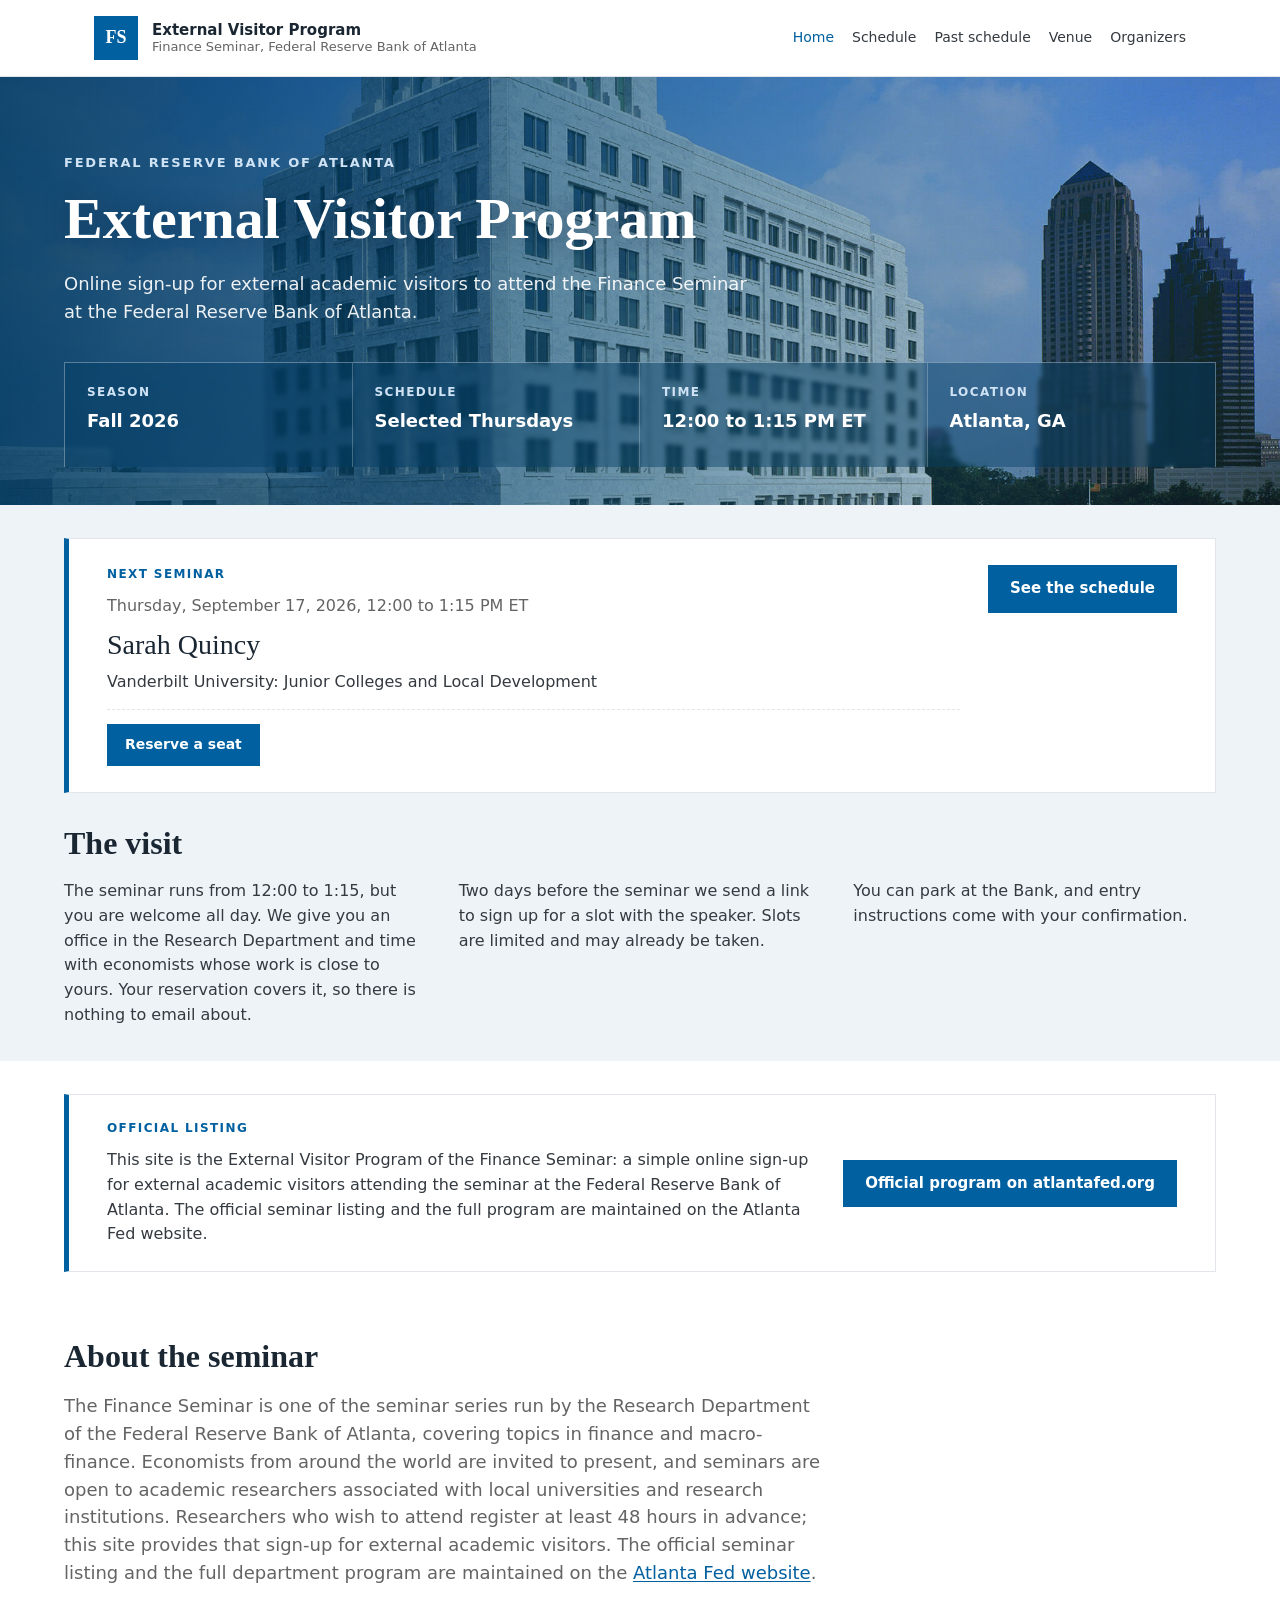
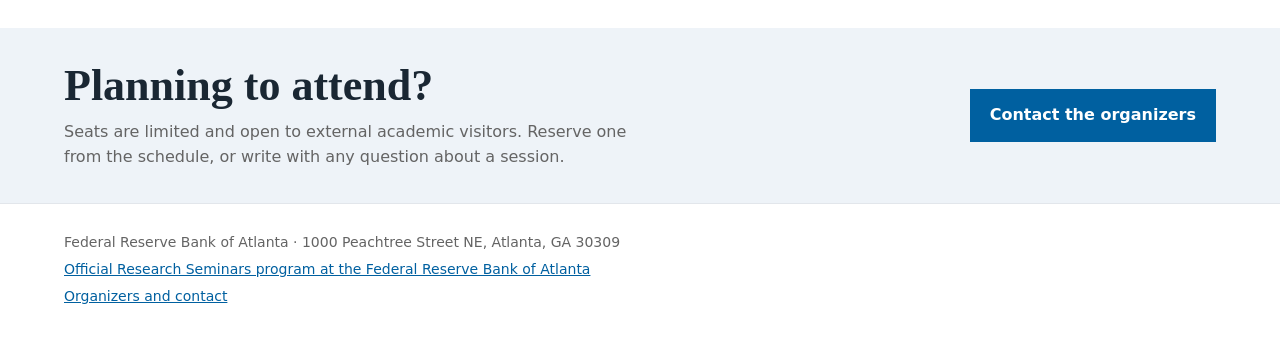
==== commit 479e38af: "Drop the antithesis from the visit copy; use the full section width Co-Authored-By: Claude Fable 5 <" ====
--- a/index.html
+++ b/index.html
@@ -26,7 +26,7 @@
 <body>
 <header class="site-header"><div class="header-inner"><a class="brand" href="index.html"><span class="brand-mark">FS</span><span class="brand-text"><strong>External Visitor Program</strong>Finance Seminar, Federal Reserve Bank of Atlanta</span></a><nav aria-label="Main navigation"><a href="index.html" class="active">Home</a><a href="schedule.html">Schedule</a><a href="past.html">Past schedule</a><a href="venue.html">Venue</a><a href="organizers.html">Organizers</a></nav></div></header>
 <main>
-<section class="hero"><div class="hero-inner"><p class="eyebrow">Federal Reserve Bank of Atlanta</p><h1>External Visitor Program</h1><p class="hero-copy">Online sign-up for external academic visitors to attend the Finance Seminar at the Federal Reserve Bank of Atlanta.</p><div class="hero-meta"><div class="meta-item"><span>Season</span><strong>Fall 2026</strong></div><div class="meta-item"><span>Schedule</span><strong>Selected Thursdays</strong></div><div class="meta-item"><span>Time</span><strong>12:00 to 1:15 PM ET</strong></div><div class="meta-item"><span>Location</span><strong>Atlanta, GA</strong></div></div></div></section><section class="section band-tint"><div class="section-inner"><div class="next-up next-up-signup"><div><p class="label">Next seminar</p><p class="next-date">Thursday, September 17, 2026, 12:00 to 1:15 PM ET</p><p class="next-speaker">Sarah Quincy</p><p class="next-paper">Vanderbilt University: Junior Colleges and Local Development</p><div class="signup" data-collapsed="true" data-seminar-date="2026-09-17" data-speaker="Sarah Quincy"><a class="btn reserve-btn" href="https://script.google.com/macros/s/AKfycbwTzj4Plj9s0oKsKv9V8wgAxw84MdgFVLCkh0A4tVR70f9vAIKwb1Bcb6DL9cf0a3ZB/exec" target="_blank" rel="noopener">Reserve a seat</a></div></div><a class="btn" href="schedule.html">See the schedule</a></div></div></section><section class="section band-soft"><div class="section-inner"><h2>The visit</h2><div class="visit-prose"><p>Reserving a seat gets you the day, not just the hour. You have an office in the Research Department and time with economists working on related topics. You do not need to arrange anything else.</p><p>Two days before the seminar, we send a link to the sign-up sheet for meetings with the speaker. Slots go in sign-up order, so some may already be taken.</p><p>Parking is available at the Bank, and entry instructions come with your confirmation.</p></div></div></section><section class="section"><div class="section-inner"><div class="official-note"><div><p class="label">Official listing</p><p>This site is the External Visitor Program of the Finance Seminar: a simple online sign-up for external academic visitors attending the seminar at the Federal Reserve Bank of Atlanta. The official seminar listing and the full program are maintained on the Atlanta Fed website.</p></div><a class="btn" href="https://www.atlantafed.org/news-and-events/events/research-seminars" target="_blank" rel="noopener">Official program on atlantafed.org</a></div></div></section><section class="section"><div class="section-inner"><h2>About the seminar</h2><p class="lead">The Finance Seminar is one of the seminar series run by the Research Department of the Federal Reserve Bank of Atlanta, covering topics in finance and macro-finance. Economists from around the world are invited to present, and seminars are open to academic researchers associated with local universities and research institutions. Researchers who wish to attend register at least 48 hours in advance; this site provides that sign-up for external academic visitors. The official seminar listing and the full department program are maintained on the <a href="https://www.atlantafed.org/news-and-events/events/research-seminars" target="_blank" rel="noopener">Atlanta Fed website</a>.</p></div></section><section class="section contact-band"><div class="section-inner"><div><h2>Planning to attend?</h2><p>Seats are limited and open to external academic visitors. Reserve one from the schedule, or write with any question about a session.</p></div><a class="contact-link" href="organizers.html">Contact the organizers</a></div></section>
+<section class="hero"><div class="hero-inner"><p class="eyebrow">Federal Reserve Bank of Atlanta</p><h1>External Visitor Program</h1><p class="hero-copy">Online sign-up for external academic visitors to attend the Finance Seminar at the Federal Reserve Bank of Atlanta.</p><div class="hero-meta"><div class="meta-item"><span>Season</span><strong>Fall 2026</strong></div><div class="meta-item"><span>Schedule</span><strong>Selected Thursdays</strong></div><div class="meta-item"><span>Time</span><strong>12:00 to 1:15 PM ET</strong></div><div class="meta-item"><span>Location</span><strong>Atlanta, GA</strong></div></div></div></section><section class="section band-tint"><div class="section-inner"><div class="next-up next-up-signup"><div><p class="label">Next seminar</p><p class="next-date">Thursday, September 17, 2026, 12:00 to 1:15 PM ET</p><p class="next-speaker">Sarah Quincy</p><p class="next-paper">Vanderbilt University: Junior Colleges and Local Development</p><div class="signup" data-collapsed="true" data-seminar-date="2026-09-17" data-speaker="Sarah Quincy"><a class="btn reserve-btn" href="https://script.google.com/macros/s/AKfycbwTzj4Plj9s0oKsKv9V8wgAxw84MdgFVLCkh0A4tVR70f9vAIKwb1Bcb6DL9cf0a3ZB/exec" target="_blank" rel="noopener">Reserve a seat</a></div></div><a class="btn" href="schedule.html">See the schedule</a></div></div></section><section class="section band-soft"><div class="section-inner"><h2>The visit</h2><div class="visit-prose"><p>The seminar runs from 12:00 to 1:15, but you are welcome all day. We give you an office in the Research Department and time with economists whose work is close to yours. Your reservation covers it, so there is nothing to email about.</p><p>Two days before the seminar we send a link to sign up for a slot with the speaker. Slots are limited and may already be taken.</p><p>You can park at the Bank, and entry instructions come with your confirmation.</p></div></div></section><section class="section"><div class="section-inner"><div class="official-note"><div><p class="label">Official listing</p><p>This site is the External Visitor Program of the Finance Seminar: a simple online sign-up for external academic visitors attending the seminar at the Federal Reserve Bank of Atlanta. The official seminar listing and the full program are maintained on the Atlanta Fed website.</p></div><a class="btn" href="https://www.atlantafed.org/news-and-events/events/research-seminars" target="_blank" rel="noopener">Official program on atlantafed.org</a></div></div></section><section class="section"><div class="section-inner"><h2>About the seminar</h2><p class="lead">The Finance Seminar is one of the seminar series run by the Research Department of the Federal Reserve Bank of Atlanta, covering topics in finance and macro-finance. Economists from around the world are invited to present, and seminars are open to academic researchers associated with local universities and research institutions. Researchers who wish to attend register at least 48 hours in advance; this site provides that sign-up for external academic visitors. The official seminar listing and the full department program are maintained on the <a href="https://www.atlantafed.org/news-and-events/events/research-seminars" target="_blank" rel="noopener">Atlanta Fed website</a>.</p></div></section><section class="section contact-band"><div class="section-inner"><div><h2>Planning to attend?</h2><p>Seats are limited and open to external academic visitors. Reserve one from the schedule, or write with any question about a session.</p></div><a class="contact-link" href="organizers.html">Contact the organizers</a></div></section>
 </main>
 <footer class="site-footer"><div class="footer-inner"><p>Federal Reserve Bank of Atlanta &middot; 1000 Peachtree Street NE, Atlanta, GA 30309</p><p><a href="https://www.atlantafed.org/news-and-events/events/research-seminars" target="_blank" rel="noopener">Official Research Seminars program at the Federal Reserve Bank of Atlanta</a></p><p><a href="organizers.html">Organizers and contact</a></p></div></footer>
 <script src="js/signup.js"></script>
--- a/css/style.css
+++ b/css/style.css
@@ -97,12 +97,20 @@
 .section-inner { width: min(var(--maxw), 100%); margin: 0 auto; }
 .section h1 { font-family: var(--serif); font-size: clamp(30px, 3.4vw, 42px); line-height: 1.05; margin: 0 0 10px; color: var(--ink); }
 .section h2 { font-family: var(--serif); font-size: clamp(24px, 2.6vw, 32px); line-height: 1.1; margin: 0 0 18px; color: var(--ink); }
-.visit-prose { max-width: 640px; }
-.visit-prose p { margin: 0 0 12px; color: var(--body); }
-.visit-prose p:last-child { margin-bottom: 0; }
+/* Three columns rather than one narrow measure: a single 640px column left most
+   of the 1180px section empty on the right. */
+.visit-prose { display: grid; grid-template-columns: repeat(3, minmax(0, 1fr)); gap: 32px; }
+.visit-prose p { margin: 0; color: var(--body); }
+@media (max-width: 860px) { .visit-prose { grid-template-columns: 1fr; gap: 14px; } }
 .lead { max-width: 760px; color: var(--muted); font-size: clamp(15px, 1.5vw, 18px); margin: 0 0 8px; }
 .band-soft { background: var(--blue-tint); }
 .band-tint { background: var(--blue-tint); }
+/* Two sections on the same background read as one block, so the second does not
+   re-pad the top; otherwise both paddings stack into a gap. */
+.band-tint + .band-tint,
+.band-tint + .band-soft,
+.band-soft + .band-tint,
+.band-soft + .band-soft { padding-top: 0; }
 
 p { margin: 0 0 1em; }
 main a:not(.btn):not(.page-link):not(.contact-link) { color: var(--blue); text-decoration: underline; text-underline-offset: 2px; }
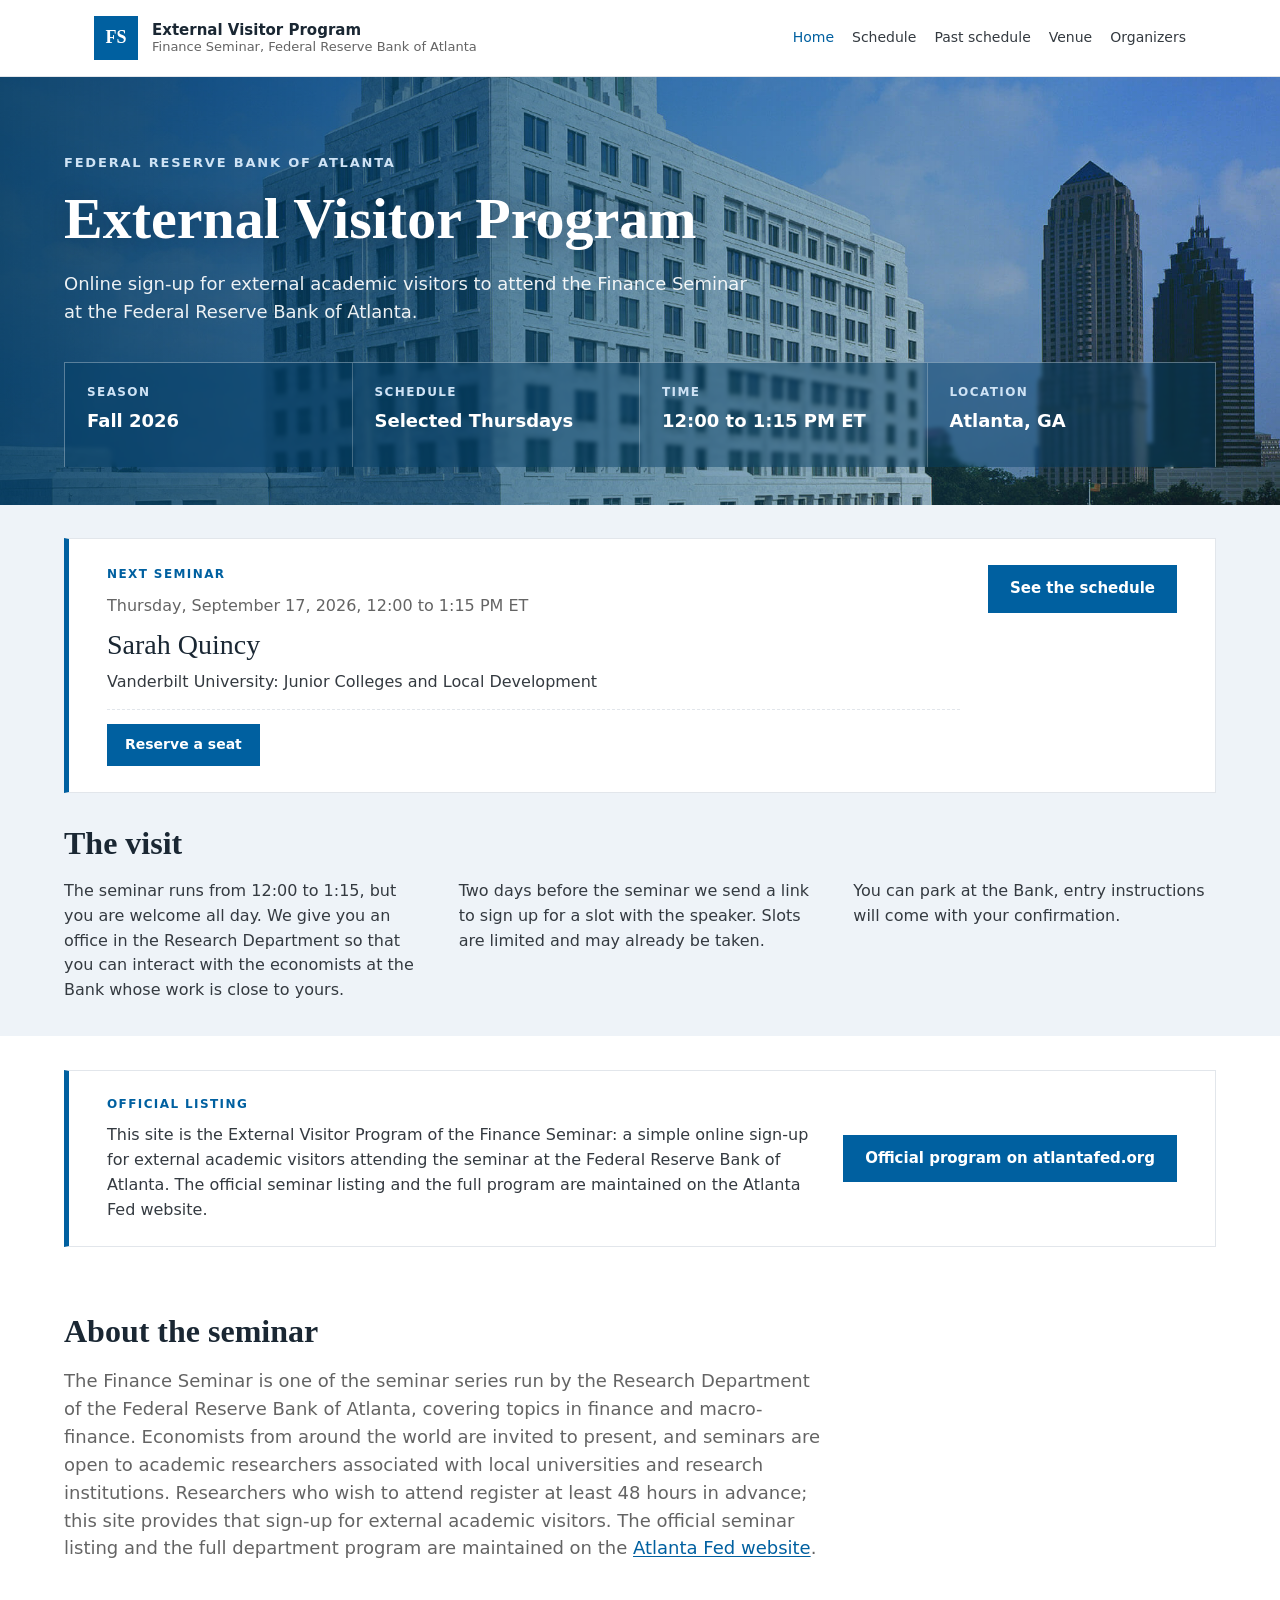
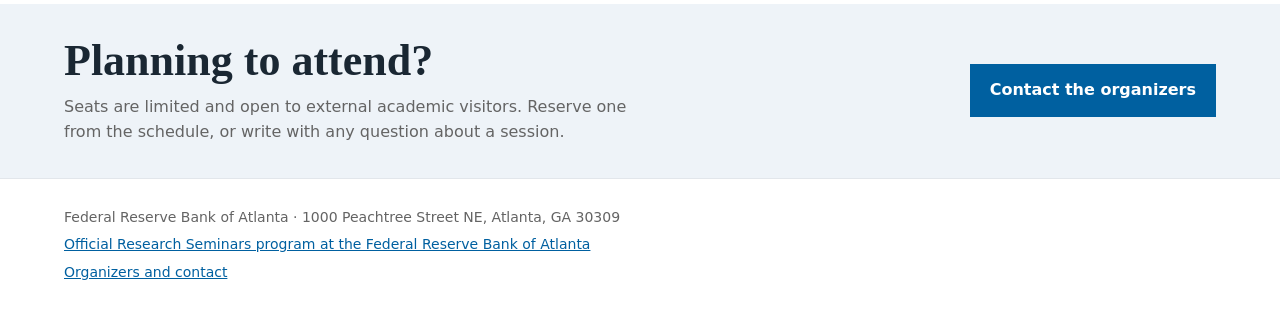
==== commit f8d8eec1: "Visit copy: state the purpose of the office, drop the process sentence Co-Authored-By: Claude Fable " ====
--- a/index.html
+++ b/index.html
@@ -26,7 +26,7 @@
 <body>
 <header class="site-header"><div class="header-inner"><a class="brand" href="index.html"><span class="brand-mark">FS</span><span class="brand-text"><strong>External Visitor Program</strong>Finance Seminar, Federal Reserve Bank of Atlanta</span></a><nav aria-label="Main navigation"><a href="index.html" class="active">Home</a><a href="schedule.html">Schedule</a><a href="past.html">Past schedule</a><a href="venue.html">Venue</a><a href="organizers.html">Organizers</a></nav></div></header>
 <main>
-<section class="hero"><div class="hero-inner"><p class="eyebrow">Federal Reserve Bank of Atlanta</p><h1>External Visitor Program</h1><p class="hero-copy">Online sign-up for external academic visitors to attend the Finance Seminar at the Federal Reserve Bank of Atlanta.</p><div class="hero-meta"><div class="meta-item"><span>Season</span><strong>Fall 2026</strong></div><div class="meta-item"><span>Schedule</span><strong>Selected Thursdays</strong></div><div class="meta-item"><span>Time</span><strong>12:00 to 1:15 PM ET</strong></div><div class="meta-item"><span>Location</span><strong>Atlanta, GA</strong></div></div></div></section><section class="section band-tint"><div class="section-inner"><div class="next-up next-up-signup"><div><p class="label">Next seminar</p><p class="next-date">Thursday, September 17, 2026, 12:00 to 1:15 PM ET</p><p class="next-speaker">Sarah Quincy</p><p class="next-paper">Vanderbilt University: Junior Colleges and Local Development</p><div class="signup" data-collapsed="true" data-seminar-date="2026-09-17" data-speaker="Sarah Quincy"><a class="btn reserve-btn" href="https://script.google.com/macros/s/AKfycbwTzj4Plj9s0oKsKv9V8wgAxw84MdgFVLCkh0A4tVR70f9vAIKwb1Bcb6DL9cf0a3ZB/exec" target="_blank" rel="noopener">Reserve a seat</a></div></div><a class="btn" href="schedule.html">See the schedule</a></div></div></section><section class="section band-soft"><div class="section-inner"><h2>The visit</h2><div class="visit-prose"><p>The seminar runs from 12:00 to 1:15, but you are welcome all day. We give you an office in the Research Department and time with economists whose work is close to yours. Your reservation covers it, so there is nothing to email about.</p><p>Two days before the seminar we send a link to sign up for a slot with the speaker. Slots are limited and may already be taken.</p><p>You can park at the Bank, and entry instructions come with your confirmation.</p></div></div></section><section class="section"><div class="section-inner"><div class="official-note"><div><p class="label">Official listing</p><p>This site is the External Visitor Program of the Finance Seminar: a simple online sign-up for external academic visitors attending the seminar at the Federal Reserve Bank of Atlanta. The official seminar listing and the full program are maintained on the Atlanta Fed website.</p></div><a class="btn" href="https://www.atlantafed.org/news-and-events/events/research-seminars" target="_blank" rel="noopener">Official program on atlantafed.org</a></div></div></section><section class="section"><div class="section-inner"><h2>About the seminar</h2><p class="lead">The Finance Seminar is one of the seminar series run by the Research Department of the Federal Reserve Bank of Atlanta, covering topics in finance and macro-finance. Economists from around the world are invited to present, and seminars are open to academic researchers associated with local universities and research institutions. Researchers who wish to attend register at least 48 hours in advance; this site provides that sign-up for external academic visitors. The official seminar listing and the full department program are maintained on the <a href="https://www.atlantafed.org/news-and-events/events/research-seminars" target="_blank" rel="noopener">Atlanta Fed website</a>.</p></div></section><section class="section contact-band"><div class="section-inner"><div><h2>Planning to attend?</h2><p>Seats are limited and open to external academic visitors. Reserve one from the schedule, or write with any question about a session.</p></div><a class="contact-link" href="organizers.html">Contact the organizers</a></div></section>
+<section class="hero"><div class="hero-inner"><p class="eyebrow">Federal Reserve Bank of Atlanta</p><h1>External Visitor Program</h1><p class="hero-copy">Online sign-up for external academic visitors to attend the Finance Seminar at the Federal Reserve Bank of Atlanta.</p><div class="hero-meta"><div class="meta-item"><span>Season</span><strong>Fall 2026</strong></div><div class="meta-item"><span>Schedule</span><strong>Selected Thursdays</strong></div><div class="meta-item"><span>Time</span><strong>12:00 to 1:15 PM ET</strong></div><div class="meta-item"><span>Location</span><strong>Atlanta, GA</strong></div></div></div></section><section class="section band-tint"><div class="section-inner"><div class="next-up next-up-signup"><div><p class="label">Next seminar</p><p class="next-date">Thursday, September 17, 2026, 12:00 to 1:15 PM ET</p><p class="next-speaker">Sarah Quincy</p><p class="next-paper">Vanderbilt University: Junior Colleges and Local Development</p><div class="signup" data-collapsed="true" data-seminar-date="2026-09-17" data-speaker="Sarah Quincy"><a class="btn reserve-btn" href="https://script.google.com/macros/s/AKfycbwTzj4Plj9s0oKsKv9V8wgAxw84MdgFVLCkh0A4tVR70f9vAIKwb1Bcb6DL9cf0a3ZB/exec" target="_blank" rel="noopener">Reserve a seat</a></div></div><a class="btn" href="schedule.html">See the schedule</a></div></div></section><section class="section band-soft"><div class="section-inner"><h2>The visit</h2><div class="visit-prose"><p>The seminar runs from 12:00 to 1:15, but you are welcome all day. We give you an office in the Research Department so that you can interact with the economists at the Bank whose work is close to yours.</p><p>Two days before the seminar we send a link to sign up for a slot with the speaker. Slots are limited and may already be taken.</p><p>You can park at the Bank, entry instructions will come with your confirmation.</p></div></div></section><section class="section"><div class="section-inner"><div class="official-note"><div><p class="label">Official listing</p><p>This site is the External Visitor Program of the Finance Seminar: a simple online sign-up for external academic visitors attending the seminar at the Federal Reserve Bank of Atlanta. The official seminar listing and the full program are maintained on the Atlanta Fed website.</p></div><a class="btn" href="https://www.atlantafed.org/news-and-events/events/research-seminars" target="_blank" rel="noopener">Official program on atlantafed.org</a></div></div></section><section class="section"><div class="section-inner"><h2>About the seminar</h2><p class="lead">The Finance Seminar is one of the seminar series run by the Research Department of the Federal Reserve Bank of Atlanta, covering topics in finance and macro-finance. Economists from around the world are invited to present, and seminars are open to academic researchers associated with local universities and research institutions. Researchers who wish to attend register at least 48 hours in advance; this site provides that sign-up for external academic visitors. The official seminar listing and the full department program are maintained on the <a href="https://www.atlantafed.org/news-and-events/events/research-seminars" target="_blank" rel="noopener">Atlanta Fed website</a>.</p></div></section><section class="section contact-band"><div class="section-inner"><div><h2>Planning to attend?</h2><p>Seats are limited and open to external academic visitors. Reserve one from the schedule, or write with any question about a session.</p></div><a class="contact-link" href="organizers.html">Contact the organizers</a></div></section>
 </main>
 <footer class="site-footer"><div class="footer-inner"><p>Federal Reserve Bank of Atlanta &middot; 1000 Peachtree Street NE, Atlanta, GA 30309</p><p><a href="https://www.atlantafed.org/news-and-events/events/research-seminars" target="_blank" rel="noopener">Official Research Seminars program at the Federal Reserve Bank of Atlanta</a></p><p><a href="organizers.html">Organizers and contact</a></p></div></footer>
 <script src="js/signup.js"></script>
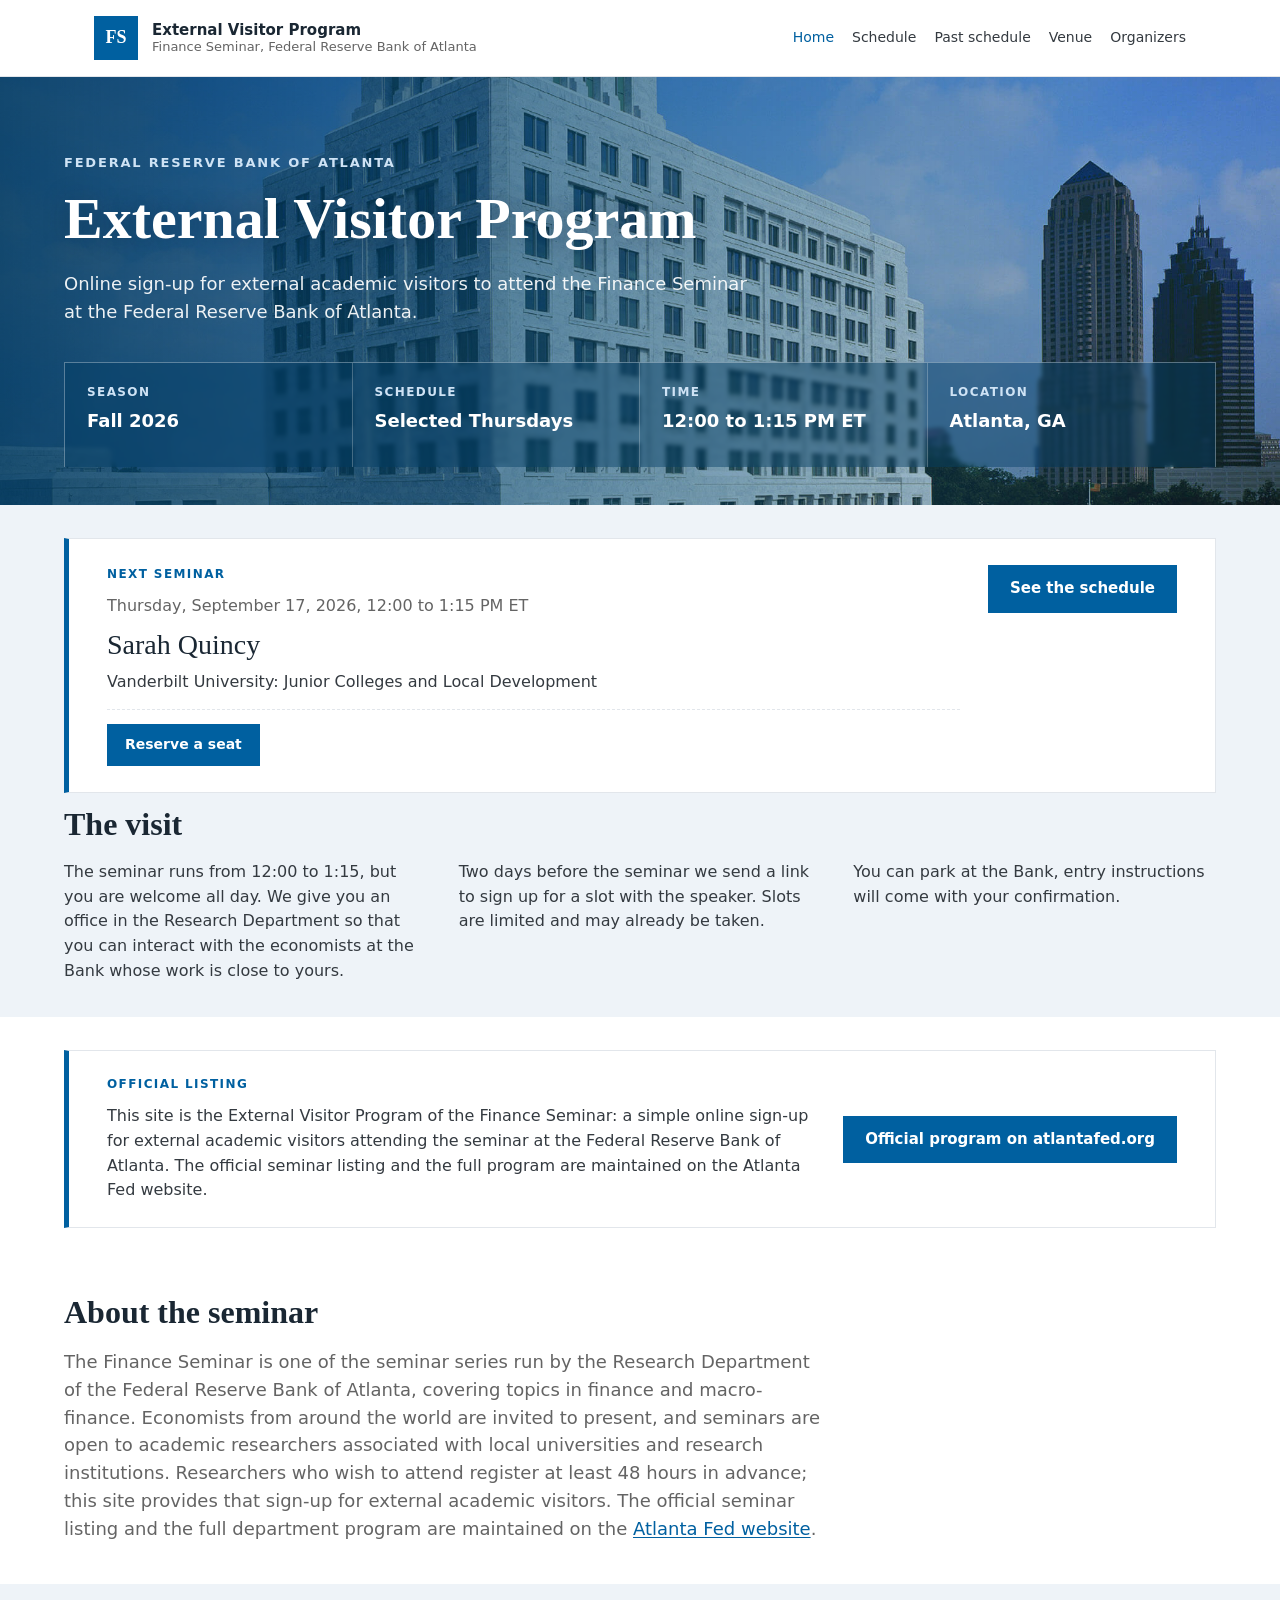
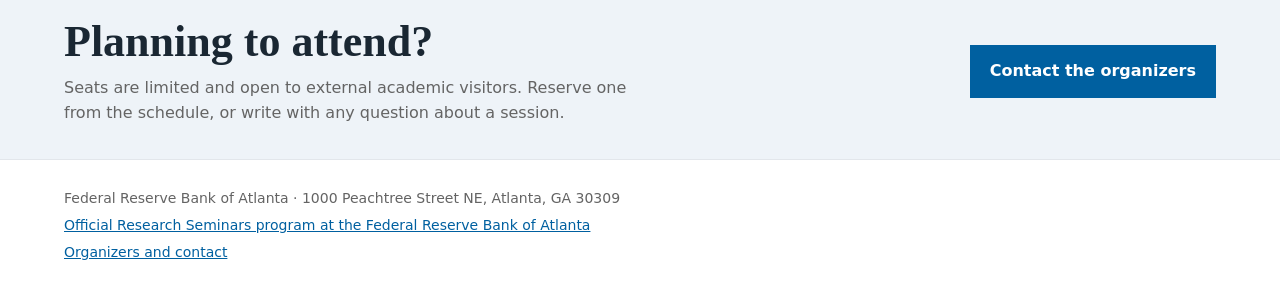
==== commit 37cd2e9f: "Tighten the space between the next-seminar card and the section below Co-Authored-By: Claude Fable 5" ====
--- a/index.html
+++ b/index.html
@@ -26,7 +26,7 @@
 <body>
 <header class="site-header"><div class="header-inner"><a class="brand" href="index.html"><span class="brand-mark">FS</span><span class="brand-text"><strong>External Visitor Program</strong>Finance Seminar, Federal Reserve Bank of Atlanta</span></a><nav aria-label="Main navigation"><a href="index.html" class="active">Home</a><a href="schedule.html">Schedule</a><a href="past.html">Past schedule</a><a href="venue.html">Venue</a><a href="organizers.html">Organizers</a></nav></div></header>
 <main>
-<section class="hero"><div class="hero-inner"><p class="eyebrow">Federal Reserve Bank of Atlanta</p><h1>External Visitor Program</h1><p class="hero-copy">Online sign-up for external academic visitors to attend the Finance Seminar at the Federal Reserve Bank of Atlanta.</p><div class="hero-meta"><div class="meta-item"><span>Season</span><strong>Fall 2026</strong></div><div class="meta-item"><span>Schedule</span><strong>Selected Thursdays</strong></div><div class="meta-item"><span>Time</span><strong>12:00 to 1:15 PM ET</strong></div><div class="meta-item"><span>Location</span><strong>Atlanta, GA</strong></div></div></div></section><section class="section band-tint"><div class="section-inner"><div class="next-up next-up-signup"><div><p class="label">Next seminar</p><p class="next-date">Thursday, September 17, 2026, 12:00 to 1:15 PM ET</p><p class="next-speaker">Sarah Quincy</p><p class="next-paper">Vanderbilt University: Junior Colleges and Local Development</p><div class="signup" data-collapsed="true" data-seminar-date="2026-09-17" data-speaker="Sarah Quincy"><a class="btn reserve-btn" href="https://script.google.com/macros/s/AKfycbwTzj4Plj9s0oKsKv9V8wgAxw84MdgFVLCkh0A4tVR70f9vAIKwb1Bcb6DL9cf0a3ZB/exec" target="_blank" rel="noopener">Reserve a seat</a></div></div><a class="btn" href="schedule.html">See the schedule</a></div></div></section><section class="section band-soft"><div class="section-inner"><h2>The visit</h2><div class="visit-prose"><p>The seminar runs from 12:00 to 1:15, but you are welcome all day. We give you an office in the Research Department so that you can interact with the economists at the Bank whose work is close to yours.</p><p>Two days before the seminar we send a link to sign up for a slot with the speaker. Slots are limited and may already be taken.</p><p>You can park at the Bank, entry instructions will come with your confirmation.</p></div></div></section><section class="section"><div class="section-inner"><div class="official-note"><div><p class="label">Official listing</p><p>This site is the External Visitor Program of the Finance Seminar: a simple online sign-up for external academic visitors attending the seminar at the Federal Reserve Bank of Atlanta. The official seminar listing and the full program are maintained on the Atlanta Fed website.</p></div><a class="btn" href="https://www.atlantafed.org/news-and-events/events/research-seminars" target="_blank" rel="noopener">Official program on atlantafed.org</a></div></div></section><section class="section"><div class="section-inner"><h2>About the seminar</h2><p class="lead">The Finance Seminar is one of the seminar series run by the Research Department of the Federal Reserve Bank of Atlanta, covering topics in finance and macro-finance. Economists from around the world are invited to present, and seminars are open to academic researchers associated with local universities and research institutions. Researchers who wish to attend register at least 48 hours in advance; this site provides that sign-up for external academic visitors. The official seminar listing and the full department program are maintained on the <a href="https://www.atlantafed.org/news-and-events/events/research-seminars" target="_blank" rel="noopener">Atlanta Fed website</a>.</p></div></section><section class="section contact-band"><div class="section-inner"><div><h2>Planning to attend?</h2><p>Seats are limited and open to external academic visitors. Reserve one from the schedule, or write with any question about a session.</p></div><a class="contact-link" href="organizers.html">Contact the organizers</a></div></section>
+<section class="hero"><div class="hero-inner"><p class="eyebrow">Federal Reserve Bank of Atlanta</p><h1>External Visitor Program</h1><p class="hero-copy">Online sign-up for external academic visitors to attend the Finance Seminar at the Federal Reserve Bank of Atlanta.</p><div class="hero-meta"><div class="meta-item"><span>Season</span><strong>Fall 2026</strong></div><div class="meta-item"><span>Schedule</span><strong>Selected Thursdays</strong></div><div class="meta-item"><span>Time</span><strong>12:00 to 1:15 PM ET</strong></div><div class="meta-item"><span>Location</span><strong>Atlanta, GA</strong></div></div></div></section><section class="section band-tint band-flush"><div class="section-inner"><div class="next-up next-up-signup"><div><p class="label">Next seminar</p><p class="next-date">Thursday, September 17, 2026, 12:00 to 1:15 PM ET</p><p class="next-speaker">Sarah Quincy</p><p class="next-paper">Vanderbilt University: Junior Colleges and Local Development</p><div class="signup" data-collapsed="true" data-seminar-date="2026-09-17" data-speaker="Sarah Quincy"><a class="btn reserve-btn" href="https://script.google.com/macros/s/AKfycbwTzj4Plj9s0oKsKv9V8wgAxw84MdgFVLCkh0A4tVR70f9vAIKwb1Bcb6DL9cf0a3ZB/exec" target="_blank" rel="noopener">Reserve a seat</a></div></div><a class="btn" href="schedule.html">See the schedule</a></div></div></section><section class="section band-soft"><div class="section-inner"><h2>The visit</h2><div class="visit-prose"><p>The seminar runs from 12:00 to 1:15, but you are welcome all day. We give you an office in the Research Department so that you can interact with the economists at the Bank whose work is close to yours.</p><p>Two days before the seminar we send a link to sign up for a slot with the speaker. Slots are limited and may already be taken.</p><p>You can park at the Bank, entry instructions will come with your confirmation.</p></div></div></section><section class="section"><div class="section-inner"><div class="official-note"><div><p class="label">Official listing</p><p>This site is the External Visitor Program of the Finance Seminar: a simple online sign-up for external academic visitors attending the seminar at the Federal Reserve Bank of Atlanta. The official seminar listing and the full program are maintained on the Atlanta Fed website.</p></div><a class="btn" href="https://www.atlantafed.org/news-and-events/events/research-seminars" target="_blank" rel="noopener">Official program on atlantafed.org</a></div></div></section><section class="section"><div class="section-inner"><h2>About the seminar</h2><p class="lead">The Finance Seminar is one of the seminar series run by the Research Department of the Federal Reserve Bank of Atlanta, covering topics in finance and macro-finance. Economists from around the world are invited to present, and seminars are open to academic researchers associated with local universities and research institutions. Researchers who wish to attend register at least 48 hours in advance; this site provides that sign-up for external academic visitors. The official seminar listing and the full department program are maintained on the <a href="https://www.atlantafed.org/news-and-events/events/research-seminars" target="_blank" rel="noopener">Atlanta Fed website</a>.</p></div></section><section class="section contact-band"><div class="section-inner"><div><h2>Planning to attend?</h2><p>Seats are limited and open to external academic visitors. Reserve one from the schedule, or write with any question about a session.</p></div><a class="contact-link" href="organizers.html">Contact the organizers</a></div></section>
 </main>
 <footer class="site-footer"><div class="footer-inner"><p>Federal Reserve Bank of Atlanta &middot; 1000 Peachtree Street NE, Atlanta, GA 30309</p><p><a href="https://www.atlantafed.org/news-and-events/events/research-seminars" target="_blank" rel="noopener">Official Research Seminars program at the Federal Reserve Bank of Atlanta</a></p><p><a href="organizers.html">Organizers and contact</a></p></div></footer>
 <script src="js/signup.js"></script>
--- a/css/style.css
+++ b/css/style.css
@@ -111,6 +111,9 @@
 .band-tint + .band-soft,
 .band-soft + .band-tint,
 .band-soft + .band-soft { padding-top: 0; }
+/* Runs straight into the section below it on the same background, so it keeps
+   only enough bottom padding to separate the card from the next heading. */
+.band-flush { padding-bottom: 14px; }
 
 p { margin: 0 0 1em; }
 main a:not(.btn):not(.page-link):not(.contact-link) { color: var(--blue); text-decoration: underline; text-underline-offset: 2px; }
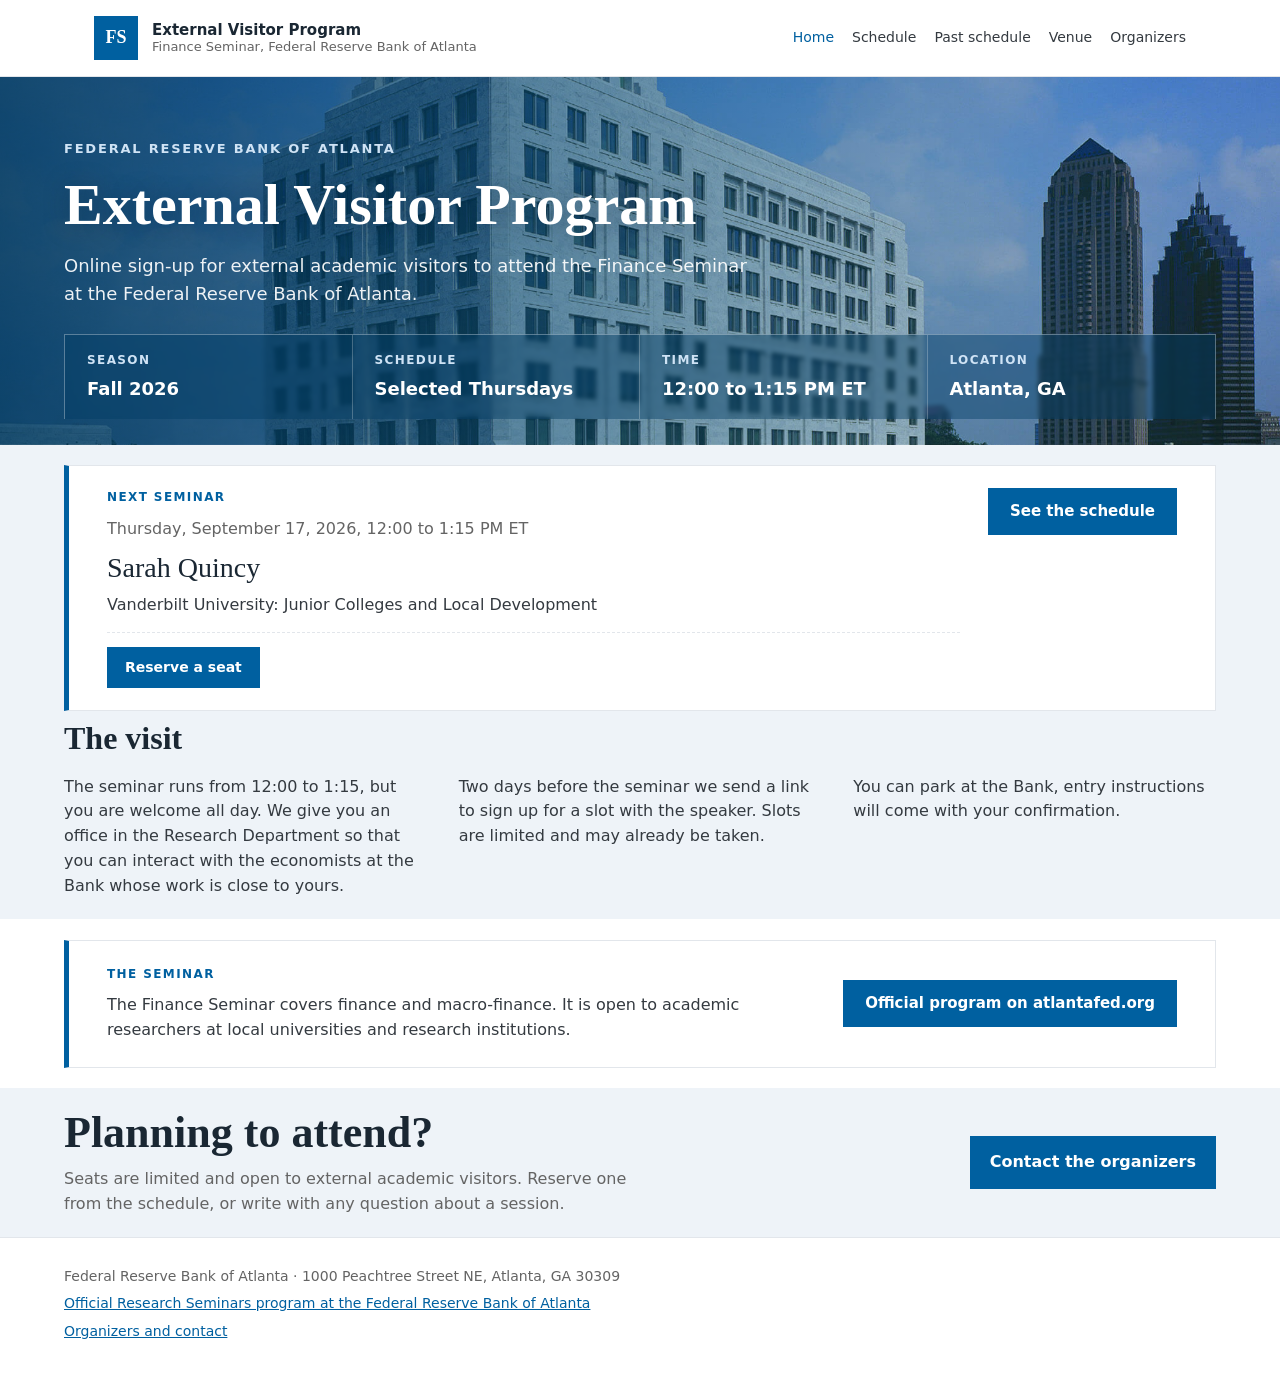
==== commit 79208ea1: "Merge the official-listing callout and About into one block Both blocks carried the same Atlanta Fed" ====
--- a/index.html
+++ b/index.html
@@ -26,7 +26,7 @@
 <body>
 <header class="site-header"><div class="header-inner"><a class="brand" href="index.html"><span class="brand-mark">FS</span><span class="brand-text"><strong>External Visitor Program</strong>Finance Seminar, Federal Reserve Bank of Atlanta</span></a><nav aria-label="Main navigation"><a href="index.html" class="active">Home</a><a href="schedule.html">Schedule</a><a href="past.html">Past schedule</a><a href="venue.html">Venue</a><a href="organizers.html">Organizers</a></nav></div></header>
 <main>
-<section class="hero"><div class="hero-inner"><p class="eyebrow">Federal Reserve Bank of Atlanta</p><h1>External Visitor Program</h1><p class="hero-copy">Online sign-up for external academic visitors to attend the Finance Seminar at the Federal Reserve Bank of Atlanta.</p><div class="hero-meta"><div class="meta-item"><span>Season</span><strong>Fall 2026</strong></div><div class="meta-item"><span>Schedule</span><strong>Selected Thursdays</strong></div><div class="meta-item"><span>Time</span><strong>12:00 to 1:15 PM ET</strong></div><div class="meta-item"><span>Location</span><strong>Atlanta, GA</strong></div></div></div></section><section class="section band-tint band-flush"><div class="section-inner"><div class="next-up next-up-signup"><div><p class="label">Next seminar</p><p class="next-date">Thursday, September 17, 2026, 12:00 to 1:15 PM ET</p><p class="next-speaker">Sarah Quincy</p><p class="next-paper">Vanderbilt University: Junior Colleges and Local Development</p><div class="signup" data-collapsed="true" data-seminar-date="2026-09-17" data-speaker="Sarah Quincy"><a class="btn reserve-btn" href="https://script.google.com/macros/s/AKfycbwTzj4Plj9s0oKsKv9V8wgAxw84MdgFVLCkh0A4tVR70f9vAIKwb1Bcb6DL9cf0a3ZB/exec" target="_blank" rel="noopener">Reserve a seat</a></div></div><a class="btn" href="schedule.html">See the schedule</a></div></div></section><section class="section band-soft"><div class="section-inner"><h2>The visit</h2><div class="visit-prose"><p>The seminar runs from 12:00 to 1:15, but you are welcome all day. We give you an office in the Research Department so that you can interact with the economists at the Bank whose work is close to yours.</p><p>Two days before the seminar we send a link to sign up for a slot with the speaker. Slots are limited and may already be taken.</p><p>You can park at the Bank, entry instructions will come with your confirmation.</p></div></div></section><section class="section"><div class="section-inner"><div class="official-note"><div><p class="label">Official listing</p><p>This site is the External Visitor Program of the Finance Seminar: a simple online sign-up for external academic visitors attending the seminar at the Federal Reserve Bank of Atlanta. The official seminar listing and the full program are maintained on the Atlanta Fed website.</p></div><a class="btn" href="https://www.atlantafed.org/news-and-events/events/research-seminars" target="_blank" rel="noopener">Official program on atlantafed.org</a></div></div></section><section class="section"><div class="section-inner"><h2>About the seminar</h2><p class="lead">The Finance Seminar is one of the seminar series run by the Research Department of the Federal Reserve Bank of Atlanta, covering topics in finance and macro-finance. Economists from around the world are invited to present, and seminars are open to academic researchers associated with local universities and research institutions. Researchers who wish to attend register at least 48 hours in advance; this site provides that sign-up for external academic visitors. The official seminar listing and the full department program are maintained on the <a href="https://www.atlantafed.org/news-and-events/events/research-seminars" target="_blank" rel="noopener">Atlanta Fed website</a>.</p></div></section><section class="section contact-band"><div class="section-inner"><div><h2>Planning to attend?</h2><p>Seats are limited and open to external academic visitors. Reserve one from the schedule, or write with any question about a session.</p></div><a class="contact-link" href="organizers.html">Contact the organizers</a></div></section>
+<section class="hero"><div class="hero-inner"><p class="eyebrow">Federal Reserve Bank of Atlanta</p><h1>External Visitor Program</h1><p class="hero-copy">Online sign-up for external academic visitors to attend the Finance Seminar at the Federal Reserve Bank of Atlanta.</p><div class="hero-meta"><div class="meta-item"><span>Season</span><strong>Fall 2026</strong></div><div class="meta-item"><span>Schedule</span><strong>Selected Thursdays</strong></div><div class="meta-item"><span>Time</span><strong>12:00 to 1:15 PM ET</strong></div><div class="meta-item"><span>Location</span><strong>Atlanta, GA</strong></div></div></div></section><section class="section band-tint band-flush"><div class="section-inner"><div class="next-up next-up-signup"><div><p class="label">Next seminar</p><p class="next-date">Thursday, September 17, 2026, 12:00 to 1:15 PM ET</p><p class="next-speaker">Sarah Quincy</p><p class="next-paper">Vanderbilt University: Junior Colleges and Local Development</p><div class="signup" data-collapsed="true" data-seminar-date="2026-09-17" data-speaker="Sarah Quincy"><a class="btn reserve-btn" href="https://script.google.com/macros/s/AKfycbwTzj4Plj9s0oKsKv9V8wgAxw84MdgFVLCkh0A4tVR70f9vAIKwb1Bcb6DL9cf0a3ZB/exec" target="_blank" rel="noopener">Reserve a seat</a></div></div><a class="btn" href="schedule.html">See the schedule</a></div></div></section><section class="section band-soft"><div class="section-inner"><h2>The visit</h2><div class="visit-prose"><p>The seminar runs from 12:00 to 1:15, but you are welcome all day. We give you an office in the Research Department so that you can interact with the economists at the Bank whose work is close to yours.</p><p>Two days before the seminar we send a link to sign up for a slot with the speaker. Slots are limited and may already be taken.</p><p>You can park at the Bank, entry instructions will come with your confirmation.</p></div></div></section><section class="section"><div class="section-inner"><div class="official-note"><div><p class="label">The seminar</p><p>The Finance Seminar covers finance and macro-finance. It is open to academic researchers at local universities and research institutions.</p></div><a class="btn" href="https://www.atlantafed.org/news-and-events/events/research-seminars" target="_blank" rel="noopener">Official program on atlantafed.org</a></div></div></section><section class="section contact-band"><div class="section-inner"><div><h2>Planning to attend?</h2><p>Seats are limited and open to external academic visitors. Reserve one from the schedule, or write with any question about a session.</p></div><a class="contact-link" href="organizers.html">Contact the organizers</a></div></section>
 </main>
 <footer class="site-footer"><div class="footer-inner"><p>Federal Reserve Bank of Atlanta &middot; 1000 Peachtree Street NE, Atlanta, GA 30309</p><p><a href="https://www.atlantafed.org/news-and-events/events/research-seminars" target="_blank" rel="noopener">Official Research Seminars program at the Federal Reserve Bank of Atlanta</a></p><p><a href="organizers.html">Organizers and contact</a></p></div></footer>
 <script src="js/signup.js"></script>
--- a/css/style.css
+++ b/css/style.css
@@ -59,7 +59,7 @@
 .hero {
   position: relative; color: var(--white); isolation: isolate;
   display: grid; align-items: end; min-height: 340px;
-  padding: clamp(44px, 6vw, 76px) clamp(20px, 5vw, 72px) clamp(26px, 3vw, 38px);
+  padding: clamp(36px, 5vw, 62px) clamp(20px, 5vw, 72px) clamp(18px, 2vw, 26px);
   background-image:
     linear-gradient(90deg, rgba(0, 60, 100, 0.86) 0%, rgba(0, 72, 120, 0.62) 42%, rgba(0, 96, 160, 0.18) 100%),
     url("../img/fed-building.jpg");
@@ -78,7 +78,7 @@
   text-shadow: 0 1px 24px rgba(0, 30, 55, 0.35);
 }
 .hero-copy {
-  max-width: 700px; margin: 22px 0 36px;
+  max-width: 700px; margin: 18px 0 26px;
   color: rgba(255, 255, 255, 0.92); font-size: clamp(15px, 1.5vw, 18px);
 }
 .hero-meta {
@@ -86,14 +86,14 @@
   border: 1px solid rgba(255, 255, 255, 0.32); border-bottom: 0;
   background: rgba(0, 60, 100, 0.42); backdrop-filter: blur(2px);
 }
-.meta-item { min-height: 104px; padding: 20px 22px; border-right: 1px solid rgba(255, 255, 255, 0.24); }
+.meta-item { min-height: 84px; padding: 16px 22px; border-right: 1px solid rgba(255, 255, 255, 0.24); }
 .meta-item:last-child { border-right: 0; }
 .meta-item span { display: block; margin-bottom: 8px; color: #cfe3f5; font-size: 12px; font-weight: 600; letter-spacing: 1.4px; text-transform: uppercase; }
 .meta-item strong { display: block; font-size: 18px; line-height: 1.25; }
 
 /* ---------- Sections ---------- */
 main { overflow: hidden; }
-.section { padding: clamp(22px, 2.6vw, 36px) clamp(20px, 5vw, 72px); }
+.section { padding: clamp(14px, 1.6vw, 22px) clamp(20px, 5vw, 72px); }
 .section-inner { width: min(var(--maxw), 100%); margin: 0 auto; }
 .section h1 { font-family: var(--serif); font-size: clamp(30px, 3.4vw, 42px); line-height: 1.05; margin: 0 0 10px; color: var(--ink); }
 .section h2 { font-family: var(--serif); font-size: clamp(24px, 2.6vw, 32px); line-height: 1.1; margin: 0 0 18px; color: var(--ink); }
@@ -113,7 +113,7 @@
 .band-soft + .band-soft { padding-top: 0; }
 /* Runs straight into the section below it on the same background, so it keeps
    only enough bottom padding to separate the card from the next heading. */
-.band-flush { padding-bottom: 14px; }
+.band-flush { padding-bottom: 10px; }
 
 p { margin: 0 0 1em; }
 main a:not(.btn):not(.page-link):not(.contact-link) { color: var(--blue); text-decoration: underline; text-underline-offset: 2px; }
@@ -130,7 +130,7 @@
 /* ---------- Next seminar feature ---------- */
 .next-up {
   display: grid; grid-template-columns: minmax(0,1fr) auto; gap: 28px; align-items: center;
-  padding: 26px clamp(22px, 3vw, 38px);
+  padding: 22px clamp(22px, 3vw, 38px);
   background: var(--white); border: 1px solid var(--line); border-left: 5px solid var(--blue);
 }
 /* Homepage variant carrying the reservation form: the card grows tall, so the
